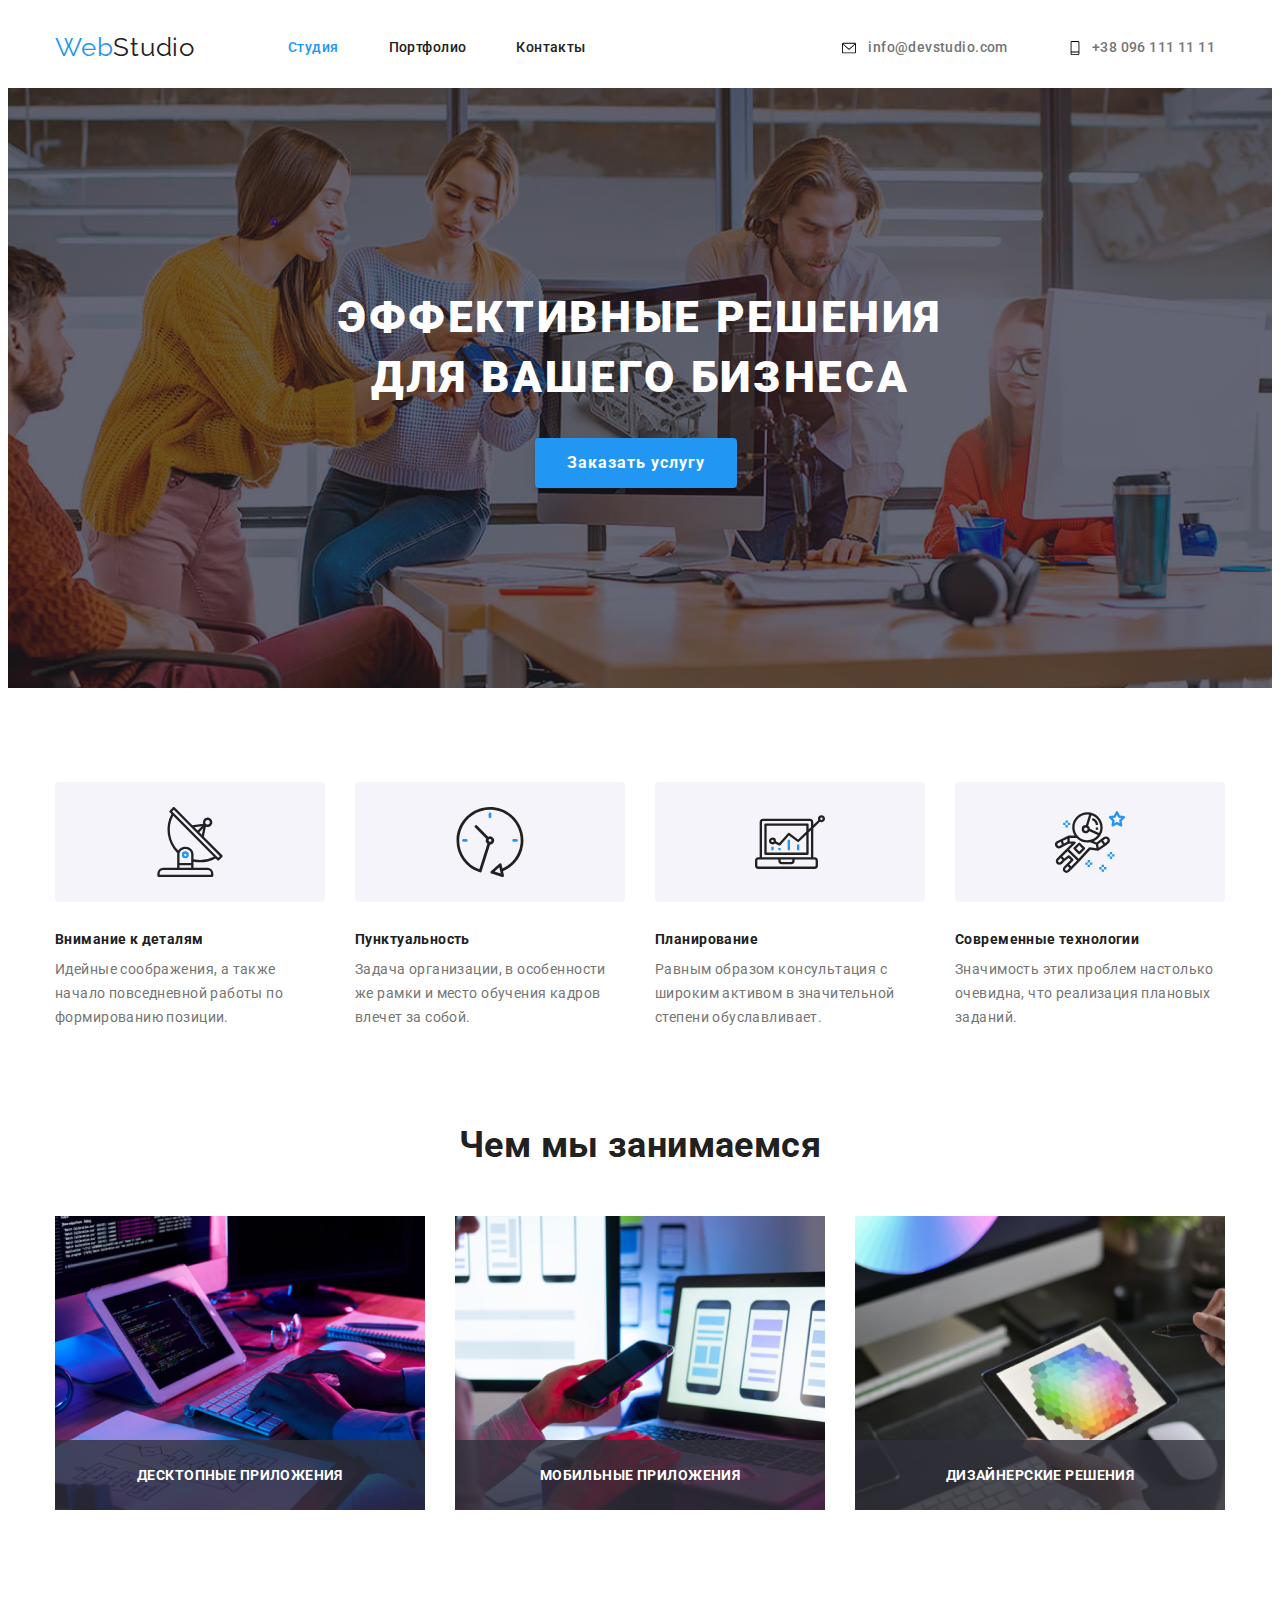
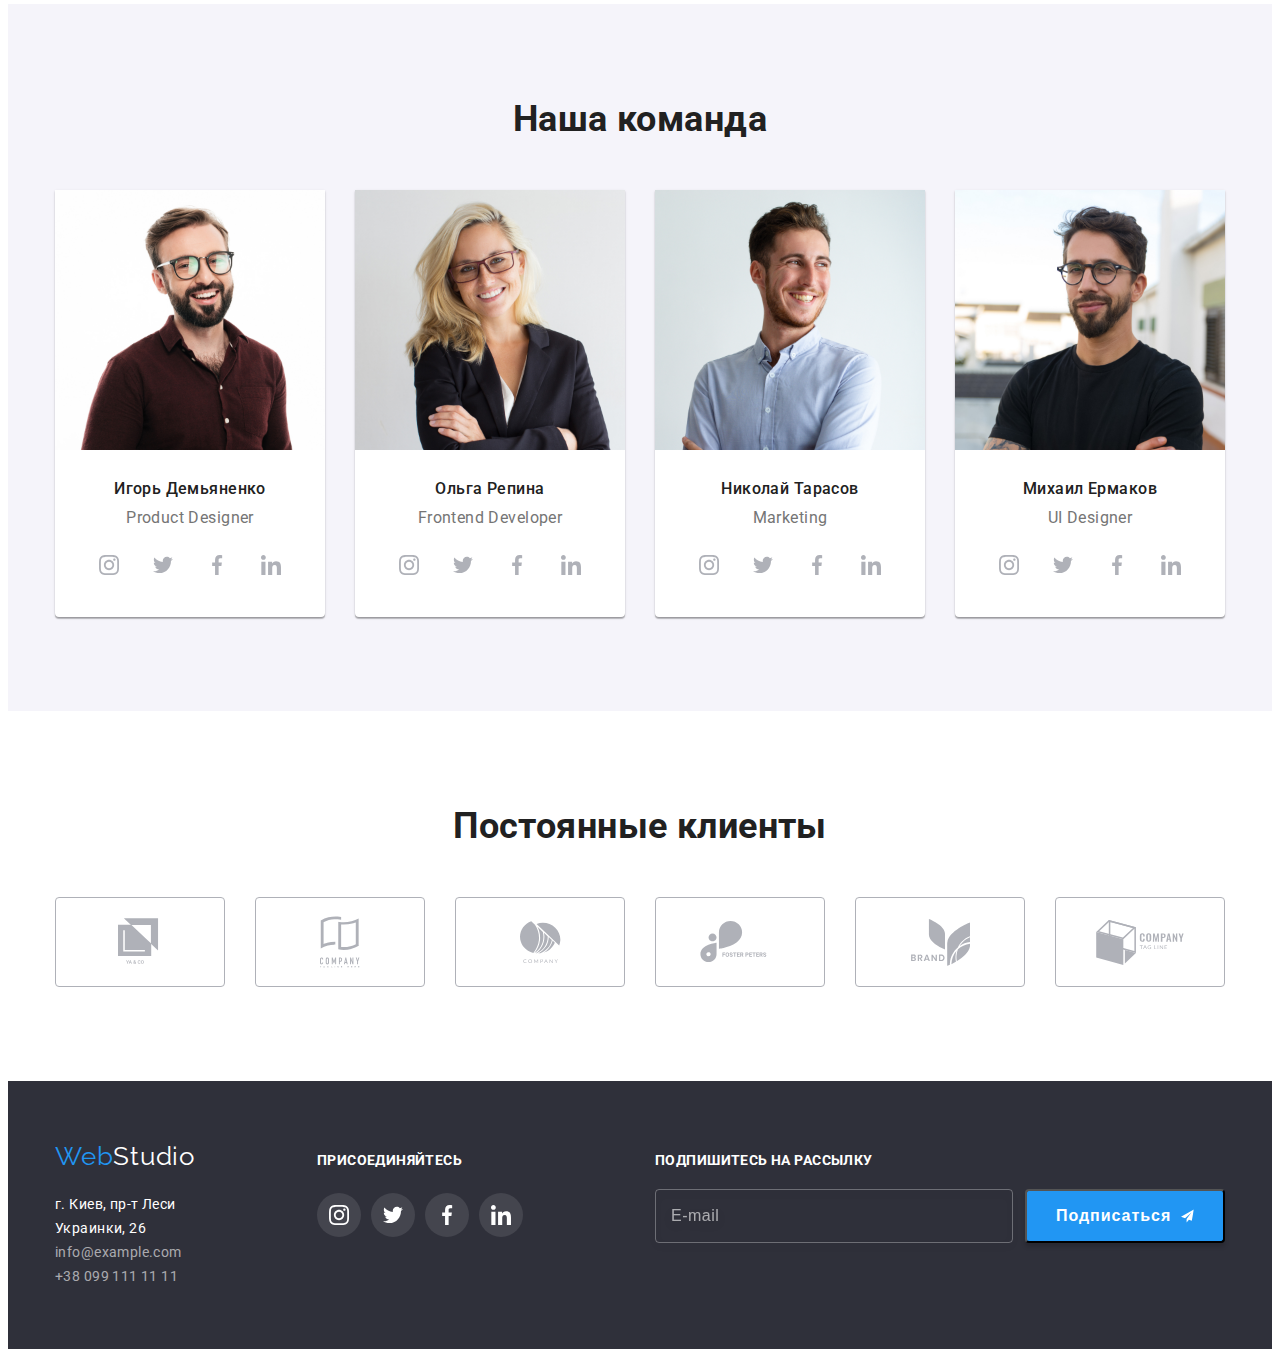
==== index.html @ 36b2d905 "connection" ====
<!DOCTYPE html>
<html lang="ru">
  <head>
    <meta charset="UTF-8" />
    <meta name="viewport" content="width=device-width, initial-scale=1.0" />
    <title>Document</title>
    <link rel="preconnect" href="https://fonts.gstatic.com" />
    <link
      href="https://fonts.googleapis.com/css2?family=Raleway:wght@700&family=Roboto:wght@400;500;700;900&display=swap"
      rel="stylesheet"
    />
    <link
      rel="stylesheet"
      href="https://cdnjs.cloudflare.com/ajax/libs/modern-normalize/1.0.0/modern-normalize.min.css"
      integrity="sha512-ISS7cAi1PEhQ8jnbJpJZMd29NlhNj4AWYyLOSp2CE/CsHxTCu+r+t0D2yoJudVrd0/8fTVPUVDzY5Tvli75u/g=="
      crossorigin="anonymous"
    />
    <link rel="stylesheet" href="./css/styles.css" />
    <link rel="stylesheet" href="./dist/css/main.min.css" />
  </head>

  <body>
    <!--header-->

    <header class="page-header">
      <div class="container main-nav">
        <nav class="main-nav">
          <a href="./index.html" class="logo-studio"
            ><span class="web"> Web</span>Studio
          </a>
          <ul class="site-nav list">
            <li class="item"><a href="./index.html" class="link current">Студия</a></li>
            <li class="item"><a href="./portfolio.html" class="link">Портфолио</a></li>
            <li class="item"><a href="" class="link">Контакты</a></li>
          </ul>
        </nav>
        <address class="headdress">
          <ul class="contacts list">
            <li class="item">
<a class="link icon-mail" href="mailto:info@devstudio.com">
  <svg class="icon-mail" width="18px" height="14px">
    <use href="./images-psevdoelements/symbol-defs.svg#icon-envelope"></use>
  </svg>
  info@devstudio.com
</a>
</li>

            <li class="item">
<a class="link icon-tel" href="mailto:info@devstudio.com">
  <svg class="icon-tel" width="14px" height="20px" >
    <use href="./images-psevdoelements/symbol-defs.svg#icon-Vector"></use>
  </svg>
  +38 096 111 11 11
</a>
 </li>
          </ul>
        </address>
      </div>
    </header>

    <main>
      <!--hero-->
      <section class="overlay">
        <h1 class="hero-title">ЭФФЕКТИВНЫЕ РЕШЕНИЯ<br /> ДЛЯ ВАШЕГО БИЗНЕСА</h1>
        <button data-modal-open type="button" class="button hero">Заказать услугу</button>

<div data-modal class="backdrop is-hidden">
   <div class="modal">
     <button data-modal-close type="button" class="button-modal">
      <svg class="button-modal-icon" width="11px" height="11px">
        <use href="./images-psevdoelements/symbol-defs.svg#icon-christ"></use>
      </svg>
      </button>

<form class="options" class="form" action="">

  
  <h5 class="form-title">Оставьте свои данные, мы вам перезвоним</h5>

  <div class="form-field">
<label for="name">Имя</label>
<div class="form-input_icon">
<input class="form-input"
type="text"
name="name"
id="name">
<svg class="icon-modal" width="12px" height="12px">
  <use href="./images-psevdoelements/modal.svg#icon-person"></use>
</svg>
</div>
</div>

  <div class="form-field">
<label for="tel">Телефон</label>
<div class="form-input_icon">
<input class="form-input"
type="tel"
name="tel"
id="tel">
<svg class="icon-modal" width="13px" height="13px">
  <use href="./images-psevdoelements/modal.svg#icon-phone"></use>
</svg>
</div>
</div>

  <div class="form-field">
<label for="mail">Почта</label>
<div class="form-input_icon">
<input class="form-input"
type="email"
name="mail"
id="mail">
<svg class="icon-modal" width="15px" height="12px">
  <use href="./images-psevdoelements/modal.svg#icon-envelope-modal"></use>
</svg>
</div>
</div>


<div class="form-field comment">
<label for="comment">Комментарий</label>
<textarea name="comment" id="comment" rows="5" placeholder="Введите текст" ></textarea>
</div>


<div class="agreement">
<input 
class="checkbox"
type="checkbox"
name="policy"
id="policy">
<span class="empty-icon"></span>
<label  class="policy-label" for="policy">Соглашаюсь с рассылкой и принимаю <span class="conditions"> Условия договора</span></label>

</div>


<button class="submit-btn" type="submit">Отправить</button>

</form>



   </div>
</div>


      </section>

      <!--important points, hide after cheking-->
      <section class="features">
        <div class="container">
          <h2 class="visually-hidden">Характеристика</h2>
          <ul class="list features-items">
            <li class="feature-element icon-delivery">
              <h2 class="features-title">Внимание к деталям</h2>
              <p class="feature-item">
                Идейные соображения, а также начало повседневной работы по
                формированию позиции.
              </p>
            </li>
            <li class="feature-element icon-clock">
              <h2 class="features-title">Пунктуальность</h2>
              <p class="feature-item">
                Задача организации, в особенности же рамки и место обучения
                кадров влечет за собой.
              </p>
            </li>
            <li class="feature-element icon-diagram">
              <h2 class="features-title">Планирование</h2>
              <p class="feature-item">
                Равным образом консультация с широким активом в значительной
                степени обуславливает.
              </p>
            </li>
            <li class="feature-element icon-technology">
              <h2 class="features-title">Современные технологии</h2>
              <p class="feature-item">
                Значимость этих проблем настолько очевидна, что реализация
                плановых заданий.
              </p>
            </li>
          </ul>
        </div>
      </section>

      <!--what we do-->
      <section class="work">
        <div class="container">
          <h3 class="work-title">Чем мы занимаемся</h3>
          <ul class="list work-list">
            <li class="work-element">
              <a href="" class="work-link"
                >
                <img class="picture-work"
                  src="./images/photo1.jpg"
                  alt="запись в ноутбуке"
                  width="370"
              />
              </a>
              
<div class="work-text-overlay">
              <p class="work-text">Десктопные приложения</p>
              </div>
            </li>


            <li class="work-element">
              <a href=""  class="work-thumb pic-tel"
                ><img class="picture-work"
                  src="./images/photo2.jpg"
                  alt="запись в телефоне"
                  width="370"
              />
              <div class="work-text-overlay">
              <p class="work-text">Мобильные приложения</p>
              </div>
            </a>
            </li>
            <li class="work-element">
              <a href="" class="work-thumb pic-laptop"
                ><img class="picture-work "
                  src="./images/photo3.jpg"
                  alt="запись в планшете"
                  width="370"
              />
               <div class="work-text-overlay">
            <p class="work-text">Дизайнерские решения</p>
            </div>
            </a>
            </li>
          </ul>
        </div>
      </section>

      <!--our team-->
      <section class="team">
        <div class="container">
          <h3 class="team-title">Наша команда</h3>
          <ul class="list team-list">
            <li class="team-element">
              <img
                class="team-img"
                src="./images/igor.jpg"
                alt="igor demianenko"
                width="270px"
              />
              <h4 class="team-name">Игорь Демьяненко</h4>
              <p class="team-profession">Product Designer</p>
<ul class="social">
  <li class="social-list">
<a class="icon-social-link" href="">
  <svg class="icon-social" width="20px" height="20px">
    <use href="./images-psevdoelements/symbol-defs.svg#icon-instagram-21"></use>
  </svg>
</a>
  </li>
  <li class="social-list">
    <a class="icon-social-link" href="">
      <svg class="icon-social" width="20px" height="20px">
        <use href="./images-psevdoelements/symbol-defs.svg#icon-twitter-11"></use>
      </svg>
    </a>
  </li>
  </li>
  <li class="social-list">
    <a class="icon-social-link" href="">
      <svg class="icon-social" width="20px" height="20px">
        <use href="./images-psevdoelements/symbol-defs.svg#icon-facebook-1"></use>
      </svg>
    </a>
  </li>
  <li class="social-list">
    <a class="icon-social-link" href="">
      <svg class="icon-social" width="20px" height="20px">
        <use href="./images-psevdoelements/symbol-defs.svg#icon-linkedin-1"></use>
      </svg>
    </a>
  </li>
</ul>
</li>


            <li class="team-element" >
              <img
                class="team-img"
                src="./images/olgarepina.jpg"
                alt="olga
              repina"
                width="270px"
              />
              <h4 class="team-name">Ольга Репина</h4>
              <p class="team-profession">Frontend Developer</p>
              <ul class="social">
                <li class="social-list">
                  <a class="icon-social-link" href="">
                    <svg class="icon-social" width="20px" height="20px">
                      <use href="./images-psevdoelements/symbol-defs.svg#icon-instagram-21"></use>
                    </svg>
                  </a>
                </li>
                <li class="social-list">
                  <a class="icon-social-link" href="">
                    <svg class="icon-social" width="20px" height="20px">
                      <use href="./images-psevdoelements/symbol-defs.svg#icon-twitter-11"></use>
                    </svg>
                  </a>
                </li>
                </li>
                <li class="social-list">
                  <a class="icon-social-link" href="">
                    <svg class="icon-social" width="20px" height="20px">
                      <use href="./images-psevdoelements/symbol-defs.svg#icon-facebook-1"></use>
                    </svg>
                  </a>
                </li>
                <li class="social-list">
                  <a class="icon-social-link" href="">
                    <svg class="icon-social" width="20px" height="20px">
                      <use href="./images-psevdoelements/symbol-defs.svg#icon-linkedin-1"></use>
                    </svg>
                  </a>
                </li>
              </ul>
            </li>
        
            

             
            <li class="team-element">
              <img
                class="team-img"
                src="./images/nikolaitarasov.jpg"
                alt="nikolai tarasov"
                width="270px"
              />
              <h4 class="team-name">Николай Тарасов</h4>
              <p class="team-profession">Marketing</p>
              <ul class="social">
                <li class="social-list">
                  <a class="icon-social-link" href="">
                    <svg class="icon-social" width="20px" height="20px">
                      <use href="./images-psevdoelements/symbol-defs.svg#icon-instagram-21"></use>
                    </svg>
                  </a>
                </li>
                <li class="social-list">
                  <a class="icon-social-link" href="">
                    <svg class="icon-social" width="20px" height="20px">
                      <use href="./images-psevdoelements/symbol-defs.svg#icon-twitter-11"></use>
                    </svg>
                  </a>
                </li>
                </li>
                <li class="social-list">
                  <a class="icon-social-link" href="">
                    <svg class="icon-social" width="20px" height="20px">
                      <use href="./images-psevdoelements/symbol-defs.svg#icon-facebook-1"></use>
                    </svg>
                  </a>
                </li>
                <li class="social-list">
                  <a class="icon-social-link" href="">
                    <svg class="icon-social" width="20px" height="20px">
                      <use href="./images-psevdoelements/symbol-defs.svg#icon-linkedin-1"></use>
                    </svg>
                  </a>
                </li>
              </ul>
            </li>
            <li class="team-element">
              <img
                class="team-img"
                src="./images/mikhailermakov.jpg"
                alt="mikhail ermakov"
                width="270px"
              />
              <h4 class="team-name">Михаил Ермаков</h4>
              <p class="team-profession">UI Designer</p>
              <ul class="social">
                <li class="social-list">
                  <a class="icon-social-link" href="">
                    <svg class="icon-social" width="20px" height="20px">
                      <use href="./images-psevdoelements/symbol-defs.svg#icon-instagram-21"></use>
                    </svg>
                  </a>
                </li>
                <li class="social-list">
                  <a class="icon-social-link" href="">
                    <svg class="icon-social" width="20px" height="20px">
                      <use href="./images-psevdoelements/symbol-defs.svg#icon-twitter-11"></use>
                    </svg>
                  </a>
                </li>
                </li>
                <li class="social-list">
                  <a class="icon-social-link" href="">
                    <svg class="icon-social" width="20px" height="20px">
                      <use href="./images-psevdoelements/symbol-defs.svg#icon-facebook-1"></use>
                    </svg>
                  </a>
                </li>
                <li class="social-list">
                  <a class="icon-social-link" href="">
                    <svg class="icon-social" width="20px" height="20px">
                      <use href="./images-psevdoelements/symbol-defs.svg#icon-linkedin-1"></use>
                    </svg>
                  </a>
                </li>
              </ul>
            </li>
          </ul>
        </div>
      </section>

<!--our clients-->
<section class="section-clients">
    <div class="container our-clients">
      <h3 class="our-clients-title">Постоянные клиенты</h3>

      <ul class="list clients-list">

        <li class="icon-clients">
<a class="icon-link" href="">
  <svg class="icon" width="44.27px" height="49.23px">
    <use href="./images-psevdoelements/symbol-defs.svg#icon-logo-1"></use>
  </svg>
</a>
 </li>

<li class="icon-clients">
  <a class="icon-link" href="">
    <svg class="icon" width="40px" height="52">
      <use href="./images-psevdoelements/symbol-defs.svg#icon-logo-2"></use>
    </svg>
  </a>
</li>



<li class="icon-clients">
  <a class="icon-link" href="">
    <svg class="icon" width="41px" height="42.6">
      <use href="./images-psevdoelements/symbol-defs.svg#icon-logo-3"></use>
    </svg>
  </a>
</li>

<li class="icon-clients">
  <a class="icon-link" href="">
    <svg class="icon" width="79.66px" height="42.02px">
      <use href="./images-psevdoelements/symbol-defs.svg#icon-logo-4"></use>
    </svg>
  </a>
</li>


<li class="icon-clients">
  <a class="icon-link" href="">
    <svg class="icon" width="59px" height="47px">
      <use href="./images-psevdoelements/symbol-defs.svg#icon-logo-5"></use>
    </svg>
  </a>
</li>


<li class="icon-clients">
  <a class="icon-link" href="">
    <svg class="icon" width="88.48px" height="45.44px">
      <use href="./images-psevdoelements/symbol-defs.svg#icon-logo-6"></use>
    </svg>
  </a>
</li>
        </ul>
    </div>
</section>
          


    </main>
    <!--address-->
    <footer class="footer ">
      <div class="container footer-address">
        <div class="div-address">
      <a class="logo-studio address" href=""
        ><span class="web">Web</span>Studio</a
      >
      <address>
        <p class="address-text">г. Киев, пр-т Леси Украинки, 26</p>
        <a class="address-contacts mail" href="mailto:info@example.com"
          >info@example.com</a
        ><br />
        <a class="address-contacts" href="tel:+380991111111"
          >+38 099 111 11 11</a
        >
      </address>
      </div>
     

      <div class="together">
      <div class="joing">
     <span class="invitation">присоединяйтесь</span>
      <div class="network">
      <ul class="social invit">
        <li class="social-list invit">
          <a class="icon-social-link invit" href="">
            <svg class="icon-social invit" width="20px" height="20px">
              <use href="./images-psevdoelements/symbol-defs.svg#icon-instagram-21"></use>
            </svg>
          </a>
        </li>
        <li class="social-list invit">
          <a class="icon-social-link invit" href="">
            <svg class="icon-social invit" width="20px" height="20px">
              <use href="./images-psevdoelements/symbol-defs.svg#icon-twitter-11"></use>
            </svg>
          </a>
        </li>
        </li>
        <li class="social-list invit">
          <a class="icon-social-link invit" href="">
            <svg class="icon-social invit" width="20px" height="20px">
              <use href="./images-psevdoelements/symbol-defs.svg#icon-facebook-1"></use>
            </svg>
          </a>
        </li>
        <li class="social-list invit">
          <a class="icon-social-link invit" href="">
            <svg class="icon-social invit" width="20px" height="20px">
              <use href="./images-psevdoelements/symbol-defs.svg#icon-linkedin-1"></use>
            </svg>
          </a>
        </li>
      </ul>
      </div>
</div>

<div class="subscribe-footer">
  <span class="subscribe">Подпишитесь на рассылку</span>
<div class="form-subscribe">
  <label for="mail"></label>
  <input type="email" name="mail" id="mail" placeholder="E-mail">

  <button class="submit-footer" type="button">Подписаться
<svg class="icon-subscribe" width="24px" height="24px">
  <use href="./images-psevdoelements/modal.svg#icon-send"></use>
</svg>
  </button>
</div>
</div>
</div>

    </footer>
  <script src="./js/modal.js">
  </script>
  </body>
</html>
---- css/styles.css ----
:root {
  --primary-text-color: #757575;
  --title-text-color: #212121;
  --accent-color: #2196f3;
  --primary-background-color: #ffffff;
  --button-background-color: #f5f4fa;
  --button-whitetext-color: #ffffff;
  --hero-footer-background: #2f303a;

  --white-text-color: #ffffff;
  --team-background-color: #f5f4fa;
  --address-contacts-color: rgba(255, 255, 255, 0.6);
  --background-color-icon: #f5f4fa;
}

html {
  box-sizing: border-box;
}

*,
::before,
::after {
  box-sizing: inherit;
}

body {
  position: relative;
  color: var(--primary-text-color);
  background-color: var(--primary-background-color);
  font-family: Roboto, sans-serif;
  letter-spacing: 0.03em;
  font-size: 14px;
  line-height: 1.71;
  font-weight: 400;
}

.list {
  list-style: none;
  margin: 0px;
  padding: 0px;
}

.web {
  color: var(--accent-color);
}
.logo-studio {
  color: var(--title-text-color);
  font-family: Raleway, cursive;
  font-size: 26px;
  line-height: 1.2;
  letter-spacing: 0.03em;
  text-decoration: none;
}

.icon-mail {
  display: flex;
  margin-right: 10px;
  align-items: center;
  justify-content: center;
  transition: fill 250ms cubic-bezier(0.4, 0, 0.2, 1);
}

.link.icon-mail:hover {
  fill: var(--accent-color);
}

.icon-tel {
  display: flex;
  margin-right: 10px;
  align-items: center;
  justify-content: center;
}

.link.icon-tel:hover {
  fill: var(--accent-color);
}

/*.link.icon-tel {
  padding: 0;
}*/

.container {
  margin-left: auto;
  margin-right: auto;
  width: 1170px;
}

.flex-container {
  display: flex;
  flex-wrap: wrap;
}

.flex-element {
  width: 370px;
  margin-right: 30px;
  border: 1px solid #eeeeee;
}

.overlay-card {
  position: relative;
  overflow: hidden;
}

.overlay-text {
  position: absolute;
  content: "";
  top: 0;
  right: 0;
  width: 100%;
  padding: 63px 24px;
  margin: 0;
  font-size: 18px;
  line-height: 28px;
  letter-spacing: 0.03em;
  color: #ffffff;
  background: rgba(33, 150, 243, 0.9);
  display: block;
  transform: translateY(100%);
  transition: transform 250ms cubic-bezier(0.4, 0, 0.2, 1),
    opacity 250ms cubic-bezier(0.4, 0, 0.2, 1);
  opacity: 0;
}

.link-img:hover .overlay-text,
.link-img:focus .overlay-text {
  display: block;
  transform: translateY(0%);
  opacity: 1;
}

.link-img:hover,
.link-img:focus {
  box-shadow: 0px 1px 1px rgba(0, 0, 0, 0.12), 0px 4px 4px rgba(0, 0, 0, 0.06),
    1px 4px 6px rgba(0, 0, 0, 0.16);
}

.flex-element:nth-child(3n) {
  margin-right: 0;
}

.flex-element:not(:nth-last-child(-n + 3)) {
  margin-bottom: 30px;
}

.site-nav {
  display: flex;
  margin-left: 93px;
}

/*site-nav*/
.site-nav .link {
  position: relative;
  display: block;
  color: var(--title-text-color);
  font-weight: 500;
  font-size: 14px;
  line-height: 1.14;
  text-decoration: none;
  padding-top: 32px;
  padding-bottom: 32px;
  transition: color 250ms cubic-bezier(0.4, 0, 0.2, 1);
}

.site-nav .item:not(:last-child) {
  margin-right: 50px;
}

.site-nav .link:hover,
.site-nav .link:focus {
  color: var(--accent-color);
}

.site-nav .link::after {
  content: "";
  position: absolute;
  display: block;
  bottom: 0;
  left: 0;
  width: 100%;
  height: 4px;
  border-radius: 2px;
  transform: scaleX(0);
  background-color: var(--accent-color);
  transition: transform 250ms cubic-bezier(0.4, 0, 0.2, 1);
}

.site-nav .link:hover::after {
  transform: scaleX(1);
}

.site-nav .link.current {
  color: var(--accent-color);
}

.main-nav {
  display: flex;
  align-items: center;
}

.contacts .link {
  display: flex;
  color: var(--primary-text-color);
  font-weight: 500;
  font-size: 14px;
  line-height: 1.14;
  text-decoration: none;
  font-style: normal;
  padding-top: 30px;
  padding-bottom: 30px;
  transition: color 250ms cubic-bezier(0.4, 0, 0.2, 1);
}

.contacts .link:hover,
.contacts .link:focus {
  color: var(--accent-color);
}

.contacts {
  display: flex;
  align-items: center;
}

.headdress {
  margin-left: auto;
}

.contacts .item + .item {
  margin-left: 50px;
}

/*hero */

.overlay {
  max-width: 1600px;
  height: 600px;
  margin-left: auto;
  margin-right: auto;
  text-align: center;
  padding-bottom: 200px;
  padding-top: 200px;

  background-size: cover;
  background-position: center;
  background-repeat: no-repeat;
  background-color: #c4c4c4;
  background-image: linear-gradient(
      to right,
      rgba(47, 48, 58, 0.4),
      rgba(47, 48, 58, 0.4)
    ),
    url(../images-psevdoelements/Img.jpg);
}

.hero-title {
  color: var(--white-text-color);
  font-weight: 900;
  font-size: 44px;
  line-height: 1.36;
  letter-spacing: 0.06em;
  margin-top: 0px;
  margin-bottom: 30px;
}

.work,
.team,
.section-clients {
  padding-top: 94px;
  padding-bottom: 94px;
}

.visually-hidden {
  margin-top: 0px;
  margin-bottom: 0px;

  position: absolute;
  width: 1px;
  height: 1px;
  margin: -1px;
  border: 0;
  padding: 0;
  white-space: nowrap;
  clip-path: inset(100%);
  clip: rect(0 0 0 0);
  overflow: hidden;
}

.features {
  padding-top: 94px;
}

.features-title {
  color: var(--title-text-color);
  font-size: 14px;
  line-height: 1.14;
  font-weight: 700;
  margin-bottom: 10px;
  margin-top: 30px;
}

.features-items p {
  margin-top: 0px;
  margin-bottom: 0px;
  width: 270px;
}

.list.features-items {
  display: flex;
}
.feature-element:not(:last-child) {
  margin-right: 30px;
}

.feature-element::before {
  display: block;
  content: "";
  height: 120px;
  background-color: var(--background-color-icon);
  border-radius: 4px;
  background-repeat: no-repeat;
  background-position: center;
}

.icon-delivery::before {
  background-image: url(../images-psevdoelements/antenna\ 1.svg);
}

.icon-clock::before {
  background-image: url(../images-psevdoelements/clock\ .svg);
}
.icon-diagram::before {
  background-image: url(../images-psevdoelements/diagram\ 1.svg);
}

.icon-technology::before {
  background-image: url(../images-psevdoelements/astronaut\ 1.svg);
}
.team {
  background-color: var(--team-background-color);
}

.work-title,
.team-title,
.our-clients-title {
  color: var(--title-text-color);
  font-size: 36px;
  line-height: 1.17;
  font-weight: 700;
  margin-top: 0px;
  margin-bottom: 50px;
  text-align: center;
}

.team-list,
.work-list {
  display: flex;
  text-align: center;
}

.team-element {
  background: #ffffff;
  box-shadow: 0px 1px 3px rgba(0, 0, 0, 0.12), 0px 1px 1px rgba(0, 0, 0, 0.14),
    0px 2px 1px rgba(0, 0, 0, 0.2);
  border-radius: 0px 0px 4px 4px;
}

.work-list .work-element:not(:last-child),
.team-list .team-element:not(:last-child) {
  margin-right: 30px;
}

.work-element {
  display: flex;
  position: relative;
}

.work-text {
  margin: 0;
}

.work-text-overlay {
  position: absolute;
  display: flex;
  bottom: 0;
  left: 0;
  width: 370px;
  height: 70px;
  padding: 27px 82px;
  background: rgba(47, 48, 58, 0.8);
  text-align: center;
  justify-content: center;
  font-weight: 700;
  font-size: 14px;
  line-height: 16px;
  letter-spacing: 0.03em;
  text-transform: uppercase;
  color: #ffffff;
}

.picture-work {
  display: block;
}

.team-name {
  color: var(--title-text-color);
  font-weight: 500;
  font-size: 16px;
  line-height: 1.19;
  margin-bottom: 10px;
}
.team-profession {
  color: var(--primary-text-color);
  font-size: 16px;
  line-height: 1.19;
  font-weight: 400;
  margin-top: 0px;
  margin-bottom: 16px;
}

.button {
  display: inline-block;
  color: var(--title-text-color);
  background-color: var(--button-background-color);
  font-family: inherit;
  font-weight: 500;
  font-size: 16px;
  line-height: 1.63;
  text-decoration: none;
  padding: 6px 22px;
  border-radius: 4px;
  text-align: center;
  border: 0px;
  letter-spacing: 0.03em;
  margin-right: 8px;
  transition: color 250ms cubic-bezier(0.4, 0, 0.2, 1),
    background-color 250ms cubic-bezier(0.4, 0, 0.2, 1);
}

.button-modal {
  position: absolute;
  top: 8px;
  right: 8px;
  display: inline-block;
  width: 30px;
  height: 30px;
  border-radius: 50%;
  margin: 0;
  padding: 9px;
  background: #ffffff;
  border: 1px solid rgba(0, 0, 0, 0.1);
  align-items: center;
  justify-content: center;
}

.button-modal-icon {
  display: flex;
  fill: #000000;
  transition: fill 250ms cubic-bezier(0.4, 0, 0.2, 1);
}

.button-modal:focus-within > .button-modal-icon {
  fill: #2196f3;
}

.photogallery-buttons .button:not(:last-child) {
  margin-right: 8px;
}

.button:hover,
.button:focus {
  color: var(--button-whitetext-color);
  background-color: var(--accent-color);
}

.button.hero {
  color: var(--button-whitetext-color);
  background-color: var(--accent-color);
  font-size: 16px;
  line-height: 1.88;
  font-weight: 700;
  letter-spacing: 0.06em;
  text-decoration: none;
  text-align: center;
  padding: 10px 32px;
  border-radius: 4px;
  min-width: 200px;
  box-shadow: 0px 4px 4px rgba(0, 0, 0, 0.15);
  border: 0px;
}

.backdrop {
  position: fixed;
  top: 0;
  left: 0;
  width: 100%;
  height: 100%;
  background: rgba(0, 0, 0, 0.2);
  opacity: 1;
  z-index: 1;
  transition: opacity 250ms cubic-bezier(0.4, 0, 0.2, 1);
}

.backdrop.is-hidden {
  opacity: 0;
  pointer-events: none;
}

.backdrop.is-hidden .modal {
  transform: scale(1.1) translate(-50%, -50%);
}

.modal {
  position: absolute;
  width: 528px;
  left: 50%;
  top: 50%;

  background-color: #ffffff;
  box-shadow: 0px 1px 3px rgba(0, 0, 0, 0.12), 0px 1px 1px rgba(0, 0, 0, 0.14),
    0px 2px 1px rgba(0, 0, 0, 0.2);
  border-radius: 4px;
  opacity: 1;
  transform: scaleX(1) translate(-50%, -50%);
}

.form-title {
  font-weight: 700;
  font-size: 20px;
  line-height: 1.15;
  text-align: center;
  letter-spacing: 0.03em;
  color: #212121;
  margin-bottom: 12px;
}

.form-field {
  display: flex;
  flex-direction: column;
  margin-bottom: 10px;
}

.form-field label {
  font-weight: 400;
  font-size: 12px;
  line-height: 14px;
  letter-spacing: 0.01em;
  color: #757575;
  margin-bottom: 4px;
  text-align: left;
}

.form-field.comment::placeholder {
  font-weight: 400;
  font-size: 12px;
  line-height: 1.17px;
  letter-spacing: 0.01em;
  text-align: left;
  color: rgba(117, 117, 117, 0.5);
}

.form-field.comment {
  margin-bottom: 20px;
}

.form-field.comment textarea {
  padding: 12px 16px;
  border: 1px solid rgba(33, 33, 33, 0.2);
  border-radius: 4px;
  resize: none;
  transition: border-color 250ms cubic-bezier(0.4, 0, 0.2, 1);
}

.policy-label {
  display: inline-block;
}

.checkbox {
  position: absolute;
  width: 1px;
  height: 1px;
  margin: -1px;
  border: 0;
  padding: 0;
  white-space: nowrap;
  clip-path: inset(100%);
  clip: rect(0 0 0 0);
  overflow: hidden;
}

.empty-icon {
  display: inline-block;
  width: 15px;
  height: 15px;
  border: 2px solid #212121;
  border-radius: 2px;
  transition: fill 250ms cubic-bezier(0.4, 0, 0.2, 1);
  align-items: center;
  justify-content: center;
}

.agreement label {
  margin-left: 8.4px;
  font-weight: 400;
  font-size: 14px;
  line-height: 1.71;
  letter-spacing: 0.03em;
  color: var(--primary-text-color);
}

.checkbox:checked + .empty-icon {
  border-color: transparent;
  background-color: var(--accent-color);
  background-image: url(../images-psevdoelements/galochka.svg);
  background-size: contain;
  background-origin: border-box;
  fill: white;
  background-repeat: no-repeat;
}

.agreement {
  display: flex;
  align-items: center;
}

.conditions {
  margin-left: 8.4px;
  font-weight: 400;
  font-size: 14px;
  line-height: 1.71;
  letter-spacing: 0.03em;
  color: var(--accent-color);
  text-decoration: underline;
}

.options {
  margin: 40px;
}

.form-input {
  position: relative;
  width: 100%;
  margin: 0;
  padding: 11px;
  padding-left: 30px;
  border: 1px solid rgba(33, 33, 33, 0.2);
  border-radius: 4px;
}

.icon-modal {
  position: absolute;
  display: block;
  margin: 0;
  top: 50%;
  left: 14px;
  fill: #212121;
  transform: translateY(-50%);
  transition: fill 250ms cubic-bezier(0.4, 0, 0.2, 1);
}

.form-input_icon {
  position: relative;
}

.form-input:focus {
  border-color: var(--accent-color);
  outline: none;
}

.form-field input:focus ~ .icon-modal {
  fill: var(--accent-color);
}

.form-field.comment textarea:focus {
  border-color: var(--accent-color);
  outline: none;
}

.subscribe-footer {
  margin-left: 93px;
  margin-top: 12px;
}

.submit-btn {
  width: 200px;
  font-weight: 700;
  font-size: 16px;
  line-height: 30px;
  display: flex;
  align-items: center;
  text-align: center;
  letter-spacing: 0.06em;
  color: #ffffff;
  background: #2196f3;
  box-shadow: 0px 4px 4px rgba(0, 0, 0, 0.15);
  border-radius: 4px;
  padding: 10px 55px;
  margin-left: auto;
  margin-right: auto;
  margin-top: 30px;
}

.subscribe {
  display: block;
  font-weight: 700;
  font-size: 14px;
  line-height: 1.14;
  letter-spacing: 0.03em;
  text-transform: uppercase;
  color: #ffffff;
  margin-bottom: 20px;
}

.form-subscribe {
  display: flex;
}

.form-subscribe input::placeholder {
  font-weight: 400;
  font-size: 16px;
  line-height: 1.25;
  display: flex;
  align-items: center;
  letter-spacing: 0.03em;
  color: rgba(255, 255, 255, 0.6);
}

.form-subscribe input {
  width: 358px;
  border: 1px solid rgba(255, 255, 255, 0.3);
  filter: drop-shadow(0px 4px 4px rgba(0, 0, 0, 0.15));
  border-radius: 4px;
  padding-top: 15px;
  padding-left: 15px;
  padding-bottom: 15px;
  background-color: transparent;
  margin-right: 12px;
}

.submit-footer {
  display: flex;
  width: 200px;
  background: #2196f3;
  border-radius: 4px;
  box-shadow: 0px 4px 4px rgba(0, 0, 0, 0.15);
  font-weight: 700;
  font-size: 16px;
  line-height: 1.88;
  align-items: center;
  text-align: center;
  letter-spacing: 0.06em;
  color: #ffffff;
  padding: 10px 29px;
}

.icon-subscribe {
  margin-left: 10px;
}

.together {
  display: flex;
}

.footer {
  display: flex;
  background-color: var(--hero-footer-background);
  padding-top: 60px;
  padding-bottom: 60px;
}

.logo-studio.address {
  color: var(--white-text-color);
  font-style: normal;
  margin-bottom: 0px;
}

.address-text {
  color: var(--white-text-color);
  font-style: normal;
  font-weight: 400;
  font-size: 14px;
  line-height: 1.71;
  margin-top: 20px;
  margin-bottom: 0px;
}

.address-contacts {
  font-weight: 400;
  font-size: 14px;
  line-height: 1.71;
  color: var(--address-contacts-color);
  font-style: normal;
  text-decoration: none;
}

.mail {
  margin-top: 9px;
  margin-bottom: 9px;
}

.flex-element a {
  text-decoration: none;
}

.photogallery-buttons {
  display: flex;
  padding-bottom: 50px;
  justify-content: center;
}

.title-flex {
  font-family: Roboto;
  font-style: normal;
  font-weight: 700;
  font-size: 18px;
  line-height: 2;
  letter-spacing: 0.06em;
  color: var(--title-text-color);
  margin-top: 20px;
  margin-bottom: 4px;
  margin-left: 24px;
}

.profession-flex {
  font-weight: 400;
  font-size: 16px;
  line-height: 1.88;
  letter-spacing: 0.03em;
  color: var(--primary-text-color);
  margin-bottom: 20px;
  margin-left: 24px;
  margin-top: 0px;
}

.container.photogallery {
  margin-top: 94px;
  margin-bottom: 94px;
}

.link-img {
  display: inline-block;
}

/*social-links*/

.social {
  display: flex;
  margin: 0;
  padding: 0;
  list-style: none;
  justify-content: center;
  align-items: center;
  margin-top: 0px;
  margin-bottom: 30px;
}

.icon-social-link {
  display: flex;
  justify-content: center;
  align-items: center;
  width: 44px;
  height: 44px;
  border-radius: 50%;
  background-color: #ffffff;
  fill: #afb1b8;
  transition: fill 250ms cubic-bezier(0.4, 0, 0.2, 1),
    background-color 250ms cubic-bezier(0.4, 0, 0.2, 1);
}

.icon-social-link:hover,
.icon-social-link:focus {
  background-color: var(--accent-color);
}

.icon-social-link:hover .icon-social,
.icon-social-link:focus .icon-social {
  fill: #ffffff;
}

.social-list:not(:last-child) {
  margin-right: 10px;
}

.clients-list {
  display: flex;
  padding: 0;
  margin: 0;
  list-style: none;
}

.icon-link {
  display: flex;
  align-items: center;
  justify-content: center;
  width: 170px;
  height: 90px;
  border-radius: 4px;
  border: 1px solid #afb1b8;
  background-color: hsl(0, 0%, 100%);
  transition: border-color 250ms cubic-bezier(0.4, 0, 0.2, 1),
    fill 250ms cubic-bezier(0.4, 0, 0.2, 1);
}

.icon {
  fill: #afb1b8;
}

.icon-link:hover,
.icon-link:focus {
  border-color: var(--accent-color);
}

.icon-link:hover .icon,
.icon-link:focus .icon {
  fill: var(--accent-color);
}

.icon-clients:not(:last-child) {
  margin-right: 30px;
}

/*invitation*/

.invitation {
  display: inline-block;
  font-weight: 700;
  font-size: 14px;
  line-height: 1.14px;
  letter-spacing: 0.03em;
  text-transform: uppercase;
  color: #ffffff;
  margin: 0;
  padding: 0;
}

.icon-social-link.invit {
  background-color: rgba(255, 255, 255, 0.1);
}
.icon-social-link.invit:hover {
  background-color: var(--accent-color);
}

.icon-social.invit {
  fill: #ffffff;
}

.container.footer-address {
  display: flex;
}

.div-address {
  margin-right: 70px;
}

.joing {
  display: block;
  padding-top: 8px;
}

.social.invit {
  display: flex;
  padding: 0;
  margin: 0;
}

.network {
  display: inline-block;
  margin-top: 20px;
  padding: 0;
}
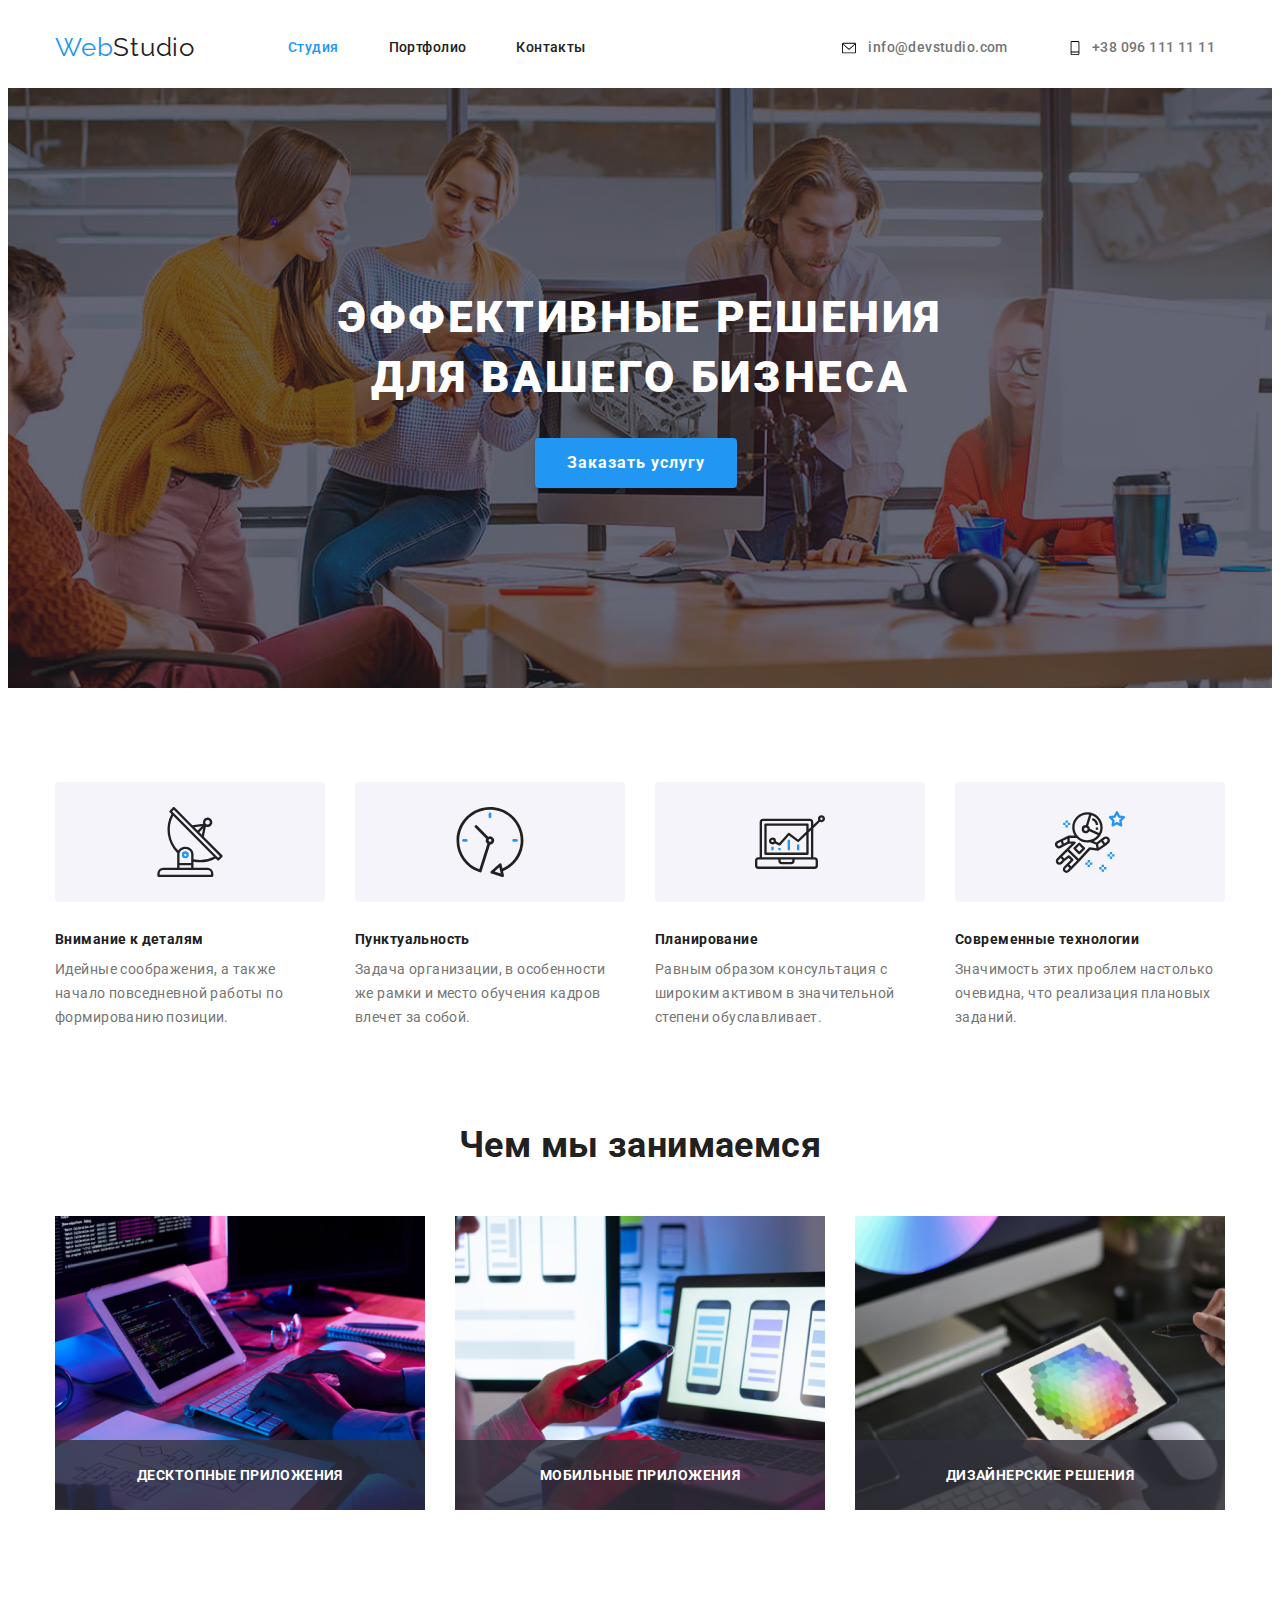
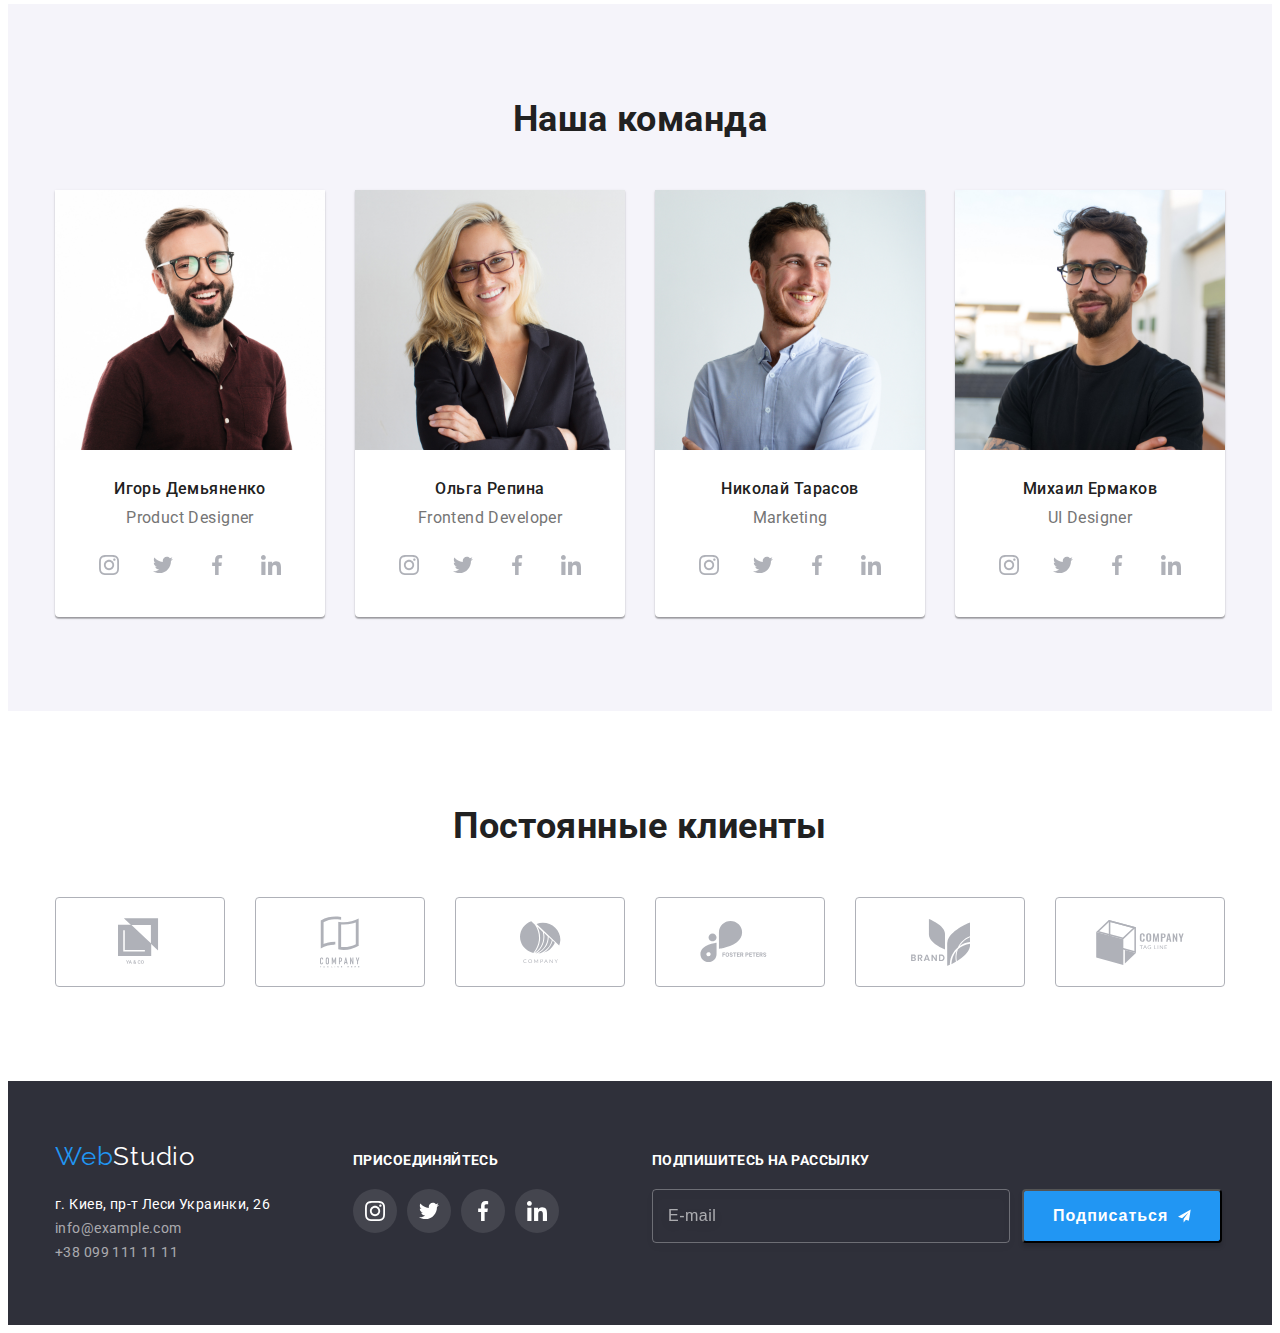
==== commit 6ef86f4f: "summary" ====
--- a/index.html
+++ b/index.html
@@ -1,40 +1,31 @@
 <!DOCTYPE html>
 <html lang="ru">
-  <head>
+
+<head>
     <meta charset="UTF-8" />
     <meta name="viewport" content="width=device-width, initial-scale=1.0" />
     <title>Document</title>
     <link rel="preconnect" href="https://fonts.gstatic.com" />
-    <link
-      href="https://fonts.googleapis.com/css2?family=Raleway:wght@700&family=Roboto:wght@400;500;700;900&display=swap"
-      rel="stylesheet"
-    />
-    <link
-      rel="stylesheet"
-      href="https://cdnjs.cloudflare.com/ajax/libs/modern-normalize/1.0.0/modern-normalize.min.css"
-      integrity="sha512-ISS7cAi1PEhQ8jnbJpJZMd29NlhNj4AWYyLOSp2CE/CsHxTCu+r+t0D2yoJudVrd0/8fTVPUVDzY5Tvli75u/g=="
-      crossorigin="anonymous"
-    />
-    <link rel="stylesheet" href="./css/styles.css" />
-    <link rel="stylesheet" href="./dist/css/main.min.css" />
-  </head>
-
-  <body>
+    <link href="https://fonts.googleapis.com/css2?family=Raleway:wght@700&family=Roboto:wght@400;500;700;900&display=swap" rel="stylesheet" />
+    <link rel="stylesheet" href="https://cdnjs.cloudflare.com/ajax/libs/modern-normalize/1.0.0/modern-normalize.min.css" integrity="sha512-ISS7cAi1PEhQ8jnbJpJZMd29NlhNj4AWYyLOSp2CE/CsHxTCu+r+t0D2yoJudVrd0/8fTVPUVDzY5Tvli75u/g==" crossorigin="anonymous" />
+    <link rel="stylesheet" href="./css/main.min.css" />
+</head>
+
+<body>
     <!--header-->
 
     <header class="page-header">
-      <div class="container main-nav">
-        <nav class="main-nav">
-          <a href="./index.html" class="logo-studio"
-            ><span class="web"> Web</span>Studio
+        <div class="container main-nav">
+            <nav class="main-nav">
+                <a href="./index.html" class="logo-studio"><span class="web"> Web</span>Studio
           </a>
-          <ul class="site-nav list">
-            <li class="item"><a href="./index.html" class="link current">Студия</a></li>
-            <li class="item"><a href="./portfolio.html" class="link">Портфолио</a></li>
-            <li class="item"><a href="" class="link">Контакты</a></li>
-          </ul>
-        </nav>
-        <address class="headdress">
+                <ul class="site-nav list">
+                    <li class="item"><a href="./index.html" class="link current">Студия</a></li>
+                    <li class="item"><a href="./portfolio.html" class="link">Портфолио</a></li>
+                    <li class="item"><a href="" class="link">Контакты</a></li>
+                </ul>
+            </nav>
+            <address class="headdress">
           <ul class="contacts list">
             <li class="item">
 <a class="link icon-mail" href="mailto:info@devstudio.com">
@@ -55,437 +46,384 @@
  </li>
           </ul>
         </address>
-      </div>
+        </div>
     </header>
 
     <main>
-      <!--hero-->
-      <section class="overlay">
-        <h1 class="hero-title">ЭФФЕКТИВНЫЕ РЕШЕНИЯ<br /> ДЛЯ ВАШЕГО БИЗНЕСА</h1>
-        <button data-modal-open type="button" class="button hero">Заказать услугу</button>
-
-<div data-modal class="backdrop is-hidden">
-   <div class="modal">
-     <button data-modal-close type="button" class="button-modal">
+        <!--hero-->
+        <section class="overlay">
+            <h1 class="hero-title">ЭФФЕКТИВНЫЕ РЕШЕНИЯ<br /> ДЛЯ ВАШЕГО БИЗНЕСА</h1>
+            <button data-modal-open type="button" class="button hero">Заказать услугу</button>
+
+            <div data-modal class="backdrop is-hidden">
+                <div class="modal">
+                    <button data-modal-close type="button" class="button-modal">
       <svg class="button-modal-icon" width="11px" height="11px">
         <use href="./images-psevdoelements/symbol-defs.svg#icon-christ"></use>
       </svg>
       </button>
 
-<form class="options" class="form" action="">
-
-  
-  <h5 class="form-title">Оставьте свои данные, мы вам перезвоним</h5>
-
-  <div class="form-field">
-<label for="name">Имя</label>
-<div class="form-input_icon">
-<input class="form-input"
-type="text"
-name="name"
-id="name">
-<svg class="icon-modal" width="12px" height="12px">
+                    <form class="options" class="form" action="">
+
+
+                        <h5 class="form-title">Оставьте свои данные, мы вам перезвоним</h5>
+
+                        <div class="form-field">
+                            <label for="name">Имя</label>
+                            <div class="form-input_icon">
+                                <input class="form-input" type="text" name="name" id="name">
+                                <svg class="icon-modal" width="12px" height="12px">
   <use href="./images-psevdoelements/modal.svg#icon-person"></use>
 </svg>
-</div>
-</div>
-
-  <div class="form-field">
-<label for="tel">Телефон</label>
-<div class="form-input_icon">
-<input class="form-input"
-type="tel"
-name="tel"
-id="tel">
-<svg class="icon-modal" width="13px" height="13px">
+                            </div>
+                        </div>
+
+                        <div class="form-field">
+                            <label for="tel">Телефон</label>
+                            <div class="form-input_icon">
+                                <input class="form-input" type="tel" name="tel" id="tel">
+                                <svg class="icon-modal" width="13px" height="13px">
   <use href="./images-psevdoelements/modal.svg#icon-phone"></use>
 </svg>
-</div>
-</div>
-
-  <div class="form-field">
-<label for="mail">Почта</label>
-<div class="form-input_icon">
-<input class="form-input"
-type="email"
-name="mail"
-id="mail">
-<svg class="icon-modal" width="15px" height="12px">
+                            </div>
+                        </div>
+
+                        <div class="form-field">
+                            <label for="mail">Почта</label>
+                            <div class="form-input_icon">
+                                <input class="form-input" type="email" name="mail" id="mail">
+                                <svg class="icon-modal" width="15px" height="12px">
   <use href="./images-psevdoelements/modal.svg#icon-envelope-modal"></use>
 </svg>
-</div>
-</div>
-
-
-<div class="form-field comment">
-<label for="comment">Комментарий</label>
-<textarea name="comment" id="comment" rows="5" placeholder="Введите текст" ></textarea>
-</div>
-
-
-<div class="agreement">
-<input 
-class="checkbox"
-type="checkbox"
-name="policy"
-id="policy">
-<span class="empty-icon"></span>
-<label  class="policy-label" for="policy">Соглашаюсь с рассылкой и принимаю <span class="conditions"> Условия договора</span></label>
-
-</div>
-
-
-<button class="submit-btn" type="submit">Отправить</button>
-
-</form>
-
-
-
-   </div>
-</div>
-
-
-      </section>
-
-      <!--important points, hide after cheking-->
-      <section class="features">
-        <div class="container">
-          <h2 class="visually-hidden">Характеристика</h2>
-          <ul class="list features-items">
-            <li class="feature-element icon-delivery">
-              <h2 class="features-title">Внимание к деталям</h2>
-              <p class="feature-item">
-                Идейные соображения, а также начало повседневной работы по
-                формированию позиции.
-              </p>
-            </li>
-            <li class="feature-element icon-clock">
-              <h2 class="features-title">Пунктуальность</h2>
-              <p class="feature-item">
-                Задача организации, в особенности же рамки и место обучения
-                кадров влечет за собой.
-              </p>
-            </li>
-            <li class="feature-element icon-diagram">
-              <h2 class="features-title">Планирование</h2>
-              <p class="feature-item">
-                Равным образом консультация с широким активом в значительной
-                степени обуславливает.
-              </p>
-            </li>
-            <li class="feature-element icon-technology">
-              <h2 class="features-title">Современные технологии</h2>
-              <p class="feature-item">
-                Значимость этих проблем настолько очевидна, что реализация
-                плановых заданий.
-              </p>
-            </li>
-          </ul>
-        </div>
-      </section>
-
-      <!--what we do-->
-      <section class="work">
-        <div class="container">
-          <h3 class="work-title">Чем мы занимаемся</h3>
-          <ul class="list work-list">
-            <li class="work-element">
-              <a href="" class="work-link"
-                >
-                <img class="picture-work"
-                  src="./images/photo1.jpg"
-                  alt="запись в ноутбуке"
-                  width="370"
-              />
-              </a>
-              
-<div class="work-text-overlay">
-              <p class="work-text">Десктопные приложения</p>
-              </div>
-            </li>
-
-
-            <li class="work-element">
-              <a href=""  class="work-thumb pic-tel"
-                ><img class="picture-work"
-                  src="./images/photo2.jpg"
-                  alt="запись в телефоне"
-                  width="370"
-              />
-              <div class="work-text-overlay">
-              <p class="work-text">Мобильные приложения</p>
-              </div>
-            </a>
-            </li>
-            <li class="work-element">
-              <a href="" class="work-thumb pic-laptop"
-                ><img class="picture-work "
-                  src="./images/photo3.jpg"
-                  alt="запись в планшете"
-                  width="370"
-              />
-               <div class="work-text-overlay">
-            <p class="work-text">Дизайнерские решения</p>
-            </div>
-            </a>
-            </li>
-          </ul>
-        </div>
-      </section>
-
-      <!--our team-->
-      <section class="team">
-        <div class="container">
-          <h3 class="team-title">Наша команда</h3>
-          <ul class="list team-list">
-            <li class="team-element">
-              <img
-                class="team-img"
-                src="./images/igor.jpg"
-                alt="igor demianenko"
-                width="270px"
-              />
-              <h4 class="team-name">Игорь Демьяненко</h4>
-              <p class="team-profession">Product Designer</p>
-<ul class="social">
-  <li class="social-list">
-<a class="icon-social-link" href="">
-  <svg class="icon-social" width="20px" height="20px">
+                            </div>
+                        </div>
+
+
+                        <div class="form-field comment">
+                            <label for="comment">Комментарий</label>
+                            <textarea name="comment" id="comment" rows="5" placeholder="Введите текст"></textarea>
+                        </div>
+
+
+                        <div class="agreement">
+                            <input class="checkbox" type="checkbox" name="policy" id="policy">
+                            <span class="empty-icon"></span>
+                            <label class="policy-label" for="policy">Соглашаюсь с рассылкой и принимаю <span class="conditions"> Условия договора</span></label>
+
+                        </div>
+
+
+                        <button class="submit-btn" type="submit">Отправить</button>
+
+                    </form>
+
+
+
+                </div>
+            </div>
+
+
+        </section>
+
+        <!--important points, hide after cheking-->
+        <section class="features">
+            <div class="container">
+                <h2 class="visually-hidden">Характеристика</h2>
+                <ul class="list features-items">
+                    <li class="feature-element icon-delivery">
+                        <h2 class="features-title">Внимание к деталям</h2>
+                        <p class="feature-item">
+                            Идейные соображения, а также начало повседневной работы по формированию позиции.
+                        </p>
+                    </li>
+                    <li class="feature-element icon-clock">
+                        <h2 class="features-title">Пунктуальность</h2>
+                        <p class="feature-item">
+                            Задача организации, в особенности же рамки и место обучения кадров влечет за собой.
+                        </p>
+                    </li>
+                    <li class="feature-element icon-diagram">
+                        <h2 class="features-title">Планирование</h2>
+                        <p class="feature-item">
+                            Равным образом консультация с широким активом в значительной степени обуславливает.
+                        </p>
+                    </li>
+                    <li class="feature-element icon-technology">
+                        <h2 class="features-title">Современные технологии</h2>
+                        <p class="feature-item">
+                            Значимость этих проблем настолько очевидна, что реализация плановых заданий.
+                        </p>
+                    </li>
+                </ul>
+            </div>
+        </section>
+
+        <!--what we do-->
+        <section class="work">
+            <div class="container">
+                <h3 class="work-title">Чем мы занимаемся</h3>
+                <ul class="list work-list">
+                    <li class="work-element">
+                        <a href="" class="work-link">
+                            <img class="picture-work" src="./images/photo1.jpg" alt="запись в ноутбуке" width="370" />
+                        </a>
+
+                        <div class="work-text-overlay">
+                            <p class="work-text">Десктопные приложения</p>
+                        </div>
+                    </li>
+
+
+                    <li class="work-element">
+                        <a href="" class="work-thumb pic-tel"><img class="picture-work" src="./images/photo2.jpg" alt="запись в телефоне" width="370" />
+                            <div class="work-text-overlay">
+                                <p class="work-text">Мобильные приложения</p>
+                            </div>
+                        </a>
+                    </li>
+                    <li class="work-element">
+                        <a href="" class="work-thumb pic-laptop"><img class="picture-work " src="./images/photo3.jpg" alt="запись в планшете" width="370" />
+                            <div class="work-text-overlay">
+                                <p class="work-text">Дизайнерские решения</p>
+                            </div>
+                        </a>
+                    </li>
+                </ul>
+            </div>
+        </section>
+
+        <!--our team-->
+        <section class="team">
+            <div class="container">
+                <h3 class="team-title">Наша команда</h3>
+                <ul class="list team-list">
+                    <li class="team-element">
+                        <img class="team-img" src="./images/igor.jpg" alt="igor demianenko" width="270px" />
+                        <h4 class="team-name">Игорь Демьяненко</h4>
+                        <p class="team-profession">Product Designer</p>
+                        <ul class="social">
+                            <li class="social-list">
+                                <a class="icon-social-link" href="">
+                                    <svg class="icon-social" width="20px" height="20px">
     <use href="./images-psevdoelements/symbol-defs.svg#icon-instagram-21"></use>
   </svg>
-</a>
-  </li>
-  <li class="social-list">
-    <a class="icon-social-link" href="">
-      <svg class="icon-social" width="20px" height="20px">
+                                </a>
+                            </li>
+                            <li class="social-list">
+                                <a class="icon-social-link" href="">
+                                    <svg class="icon-social" width="20px" height="20px">
         <use href="./images-psevdoelements/symbol-defs.svg#icon-twitter-11"></use>
       </svg>
-    </a>
-  </li>
-  </li>
-  <li class="social-list">
-    <a class="icon-social-link" href="">
-      <svg class="icon-social" width="20px" height="20px">
+                                </a>
+                            </li>
+                    </li>
+                    <li class="social-list">
+                        <a class="icon-social-link" href="">
+                            <svg class="icon-social" width="20px" height="20px">
         <use href="./images-psevdoelements/symbol-defs.svg#icon-facebook-1"></use>
       </svg>
-    </a>
-  </li>
-  <li class="social-list">
-    <a class="icon-social-link" href="">
-      <svg class="icon-social" width="20px" height="20px">
+                        </a>
+                    </li>
+                    <li class="social-list">
+                        <a class="icon-social-link" href="">
+                            <svg class="icon-social" width="20px" height="20px">
         <use href="./images-psevdoelements/symbol-defs.svg#icon-linkedin-1"></use>
       </svg>
-    </a>
-  </li>
-</ul>
-</li>
-
-
-            <li class="team-element" >
-              <img
-                class="team-img"
-                src="./images/olgarepina.jpg"
-                alt="olga
-              repina"
-                width="270px"
-              />
-              <h4 class="team-name">Ольга Репина</h4>
-              <p class="team-profession">Frontend Developer</p>
-              <ul class="social">
-                <li class="social-list">
-                  <a class="icon-social-link" href="">
-                    <svg class="icon-social" width="20px" height="20px">
+                        </a>
+                    </li>
+                    </ul>
+                    </li>
+
+
+                    <li class="team-element">
+                        <img class="team-img" src="./images/olgarepina.jpg" alt="olga
+              repina" width="270px" />
+                        <h4 class="team-name">Ольга Репина</h4>
+                        <p class="team-profession">Frontend Developer</p>
+                        <ul class="social">
+                            <li class="social-list">
+                                <a class="icon-social-link" href="">
+                                    <svg class="icon-social" width="20px" height="20px">
                       <use href="./images-psevdoelements/symbol-defs.svg#icon-instagram-21"></use>
                     </svg>
-                  </a>
-                </li>
-                <li class="social-list">
-                  <a class="icon-social-link" href="">
-                    <svg class="icon-social" width="20px" height="20px">
+                                </a>
+                            </li>
+                            <li class="social-list">
+                                <a class="icon-social-link" href="">
+                                    <svg class="icon-social" width="20px" height="20px">
                       <use href="./images-psevdoelements/symbol-defs.svg#icon-twitter-11"></use>
                     </svg>
-                  </a>
-                </li>
-                </li>
-                <li class="social-list">
-                  <a class="icon-social-link" href="">
-                    <svg class="icon-social" width="20px" height="20px">
+                                </a>
+                            </li>
+                    </li>
+                    <li class="social-list">
+                        <a class="icon-social-link" href="">
+                            <svg class="icon-social" width="20px" height="20px">
                       <use href="./images-psevdoelements/symbol-defs.svg#icon-facebook-1"></use>
                     </svg>
-                  </a>
-                </li>
-                <li class="social-list">
-                  <a class="icon-social-link" href="">
-                    <svg class="icon-social" width="20px" height="20px">
+                        </a>
+                    </li>
+                    <li class="social-list">
+                        <a class="icon-social-link" href="">
+                            <svg class="icon-social" width="20px" height="20px">
                       <use href="./images-psevdoelements/symbol-defs.svg#icon-linkedin-1"></use>
                     </svg>
-                  </a>
-                </li>
-              </ul>
-            </li>
-        
-            
-
-             
-            <li class="team-element">
-              <img
-                class="team-img"
-                src="./images/nikolaitarasov.jpg"
-                alt="nikolai tarasov"
-                width="270px"
-              />
-              <h4 class="team-name">Николай Тарасов</h4>
-              <p class="team-profession">Marketing</p>
-              <ul class="social">
-                <li class="social-list">
-                  <a class="icon-social-link" href="">
-                    <svg class="icon-social" width="20px" height="20px">
+                        </a>
+                    </li>
+                    </ul>
+                    </li>
+
+
+
+
+                    <li class="team-element">
+                        <img class="team-img" src="./images/nikolaitarasov.jpg" alt="nikolai tarasov" width="270px" />
+                        <h4 class="team-name">Николай Тарасов</h4>
+                        <p class="team-profession">Marketing</p>
+                        <ul class="social">
+                            <li class="social-list">
+                                <a class="icon-social-link" href="">
+                                    <svg class="icon-social" width="20px" height="20px">
                       <use href="./images-psevdoelements/symbol-defs.svg#icon-instagram-21"></use>
                     </svg>
-                  </a>
-                </li>
-                <li class="social-list">
-                  <a class="icon-social-link" href="">
-                    <svg class="icon-social" width="20px" height="20px">
+                                </a>
+                            </li>
+                            <li class="social-list">
+                                <a class="icon-social-link" href="">
+                                    <svg class="icon-social" width="20px" height="20px">
                       <use href="./images-psevdoelements/symbol-defs.svg#icon-twitter-11"></use>
                     </svg>
-                  </a>
-                </li>
-                </li>
-                <li class="social-list">
-                  <a class="icon-social-link" href="">
-                    <svg class="icon-social" width="20px" height="20px">
+                                </a>
+                            </li>
+                    </li>
+                    <li class="social-list">
+                        <a class="icon-social-link" href="">
+                            <svg class="icon-social" width="20px" height="20px">
                       <use href="./images-psevdoelements/symbol-defs.svg#icon-facebook-1"></use>
                     </svg>
-                  </a>
-                </li>
-                <li class="social-list">
-                  <a class="icon-social-link" href="">
-                    <svg class="icon-social" width="20px" height="20px">
+                        </a>
+                    </li>
+                    <li class="social-list">
+                        <a class="icon-social-link" href="">
+                            <svg class="icon-social" width="20px" height="20px">
                       <use href="./images-psevdoelements/symbol-defs.svg#icon-linkedin-1"></use>
                     </svg>
-                  </a>
-                </li>
-              </ul>
-            </li>
-            <li class="team-element">
-              <img
-                class="team-img"
-                src="./images/mikhailermakov.jpg"
-                alt="mikhail ermakov"
-                width="270px"
-              />
-              <h4 class="team-name">Михаил Ермаков</h4>
-              <p class="team-profession">UI Designer</p>
-              <ul class="social">
-                <li class="social-list">
-                  <a class="icon-social-link" href="">
-                    <svg class="icon-social" width="20px" height="20px">
+                        </a>
+                    </li>
+                    </ul>
+                    </li>
+                    <li class="team-element">
+                        <img class="team-img" src="./images/mikhailermakov.jpg" alt="mikhail ermakov" width="270px" />
+                        <h4 class="team-name">Михаил Ермаков</h4>
+                        <p class="team-profession">UI Designer</p>
+                        <ul class="social">
+                            <li class="social-list">
+                                <a class="icon-social-link" href="">
+                                    <svg class="icon-social" width="20px" height="20px">
                       <use href="./images-psevdoelements/symbol-defs.svg#icon-instagram-21"></use>
                     </svg>
-                  </a>
-                </li>
-                <li class="social-list">
-                  <a class="icon-social-link" href="">
-                    <svg class="icon-social" width="20px" height="20px">
+                                </a>
+                            </li>
+                            <li class="social-list">
+                                <a class="icon-social-link" href="">
+                                    <svg class="icon-social" width="20px" height="20px">
                       <use href="./images-psevdoelements/symbol-defs.svg#icon-twitter-11"></use>
                     </svg>
-                  </a>
-                </li>
-                </li>
-                <li class="social-list">
-                  <a class="icon-social-link" href="">
-                    <svg class="icon-social" width="20px" height="20px">
+                                </a>
+                            </li>
+                    </li>
+                    <li class="social-list">
+                        <a class="icon-social-link" href="">
+                            <svg class="icon-social" width="20px" height="20px">
                       <use href="./images-psevdoelements/symbol-defs.svg#icon-facebook-1"></use>
                     </svg>
-                  </a>
-                </li>
-                <li class="social-list">
-                  <a class="icon-social-link" href="">
-                    <svg class="icon-social" width="20px" height="20px">
+                        </a>
+                    </li>
+                    <li class="social-list">
+                        <a class="icon-social-link" href="">
+                            <svg class="icon-social" width="20px" height="20px">
                       <use href="./images-psevdoelements/symbol-defs.svg#icon-linkedin-1"></use>
                     </svg>
-                  </a>
-                </li>
-              </ul>
-            </li>
-          </ul>
-        </div>
-      </section>
-
-<!--our clients-->
-<section class="section-clients">
-    <div class="container our-clients">
-      <h3 class="our-clients-title">Постоянные клиенты</h3>
-
-      <ul class="list clients-list">
-
-        <li class="icon-clients">
-<a class="icon-link" href="">
-  <svg class="icon" width="44.27px" height="49.23px">
+                        </a>
+                    </li>
+                    </ul>
+                    </li>
+                </ul>
+            </div>
+        </section>
+
+        <!--our clients-->
+        <section class="section-clients">
+            <div class="container our-clients">
+                <h3 class="our-clients-title">Постоянные клиенты</h3>
+
+                <ul class="list clients-list">
+
+                    <li class="icon-clients">
+                        <a class="icon-link" href="">
+                            <svg class="icon" width="44.27px" height="49.23px">
     <use href="./images-psevdoelements/symbol-defs.svg#icon-logo-1"></use>
   </svg>
-</a>
- </li>
-
-<li class="icon-clients">
-  <a class="icon-link" href="">
-    <svg class="icon" width="40px" height="52">
+                        </a>
+                    </li>
+
+                    <li class="icon-clients">
+                        <a class="icon-link" href="">
+                            <svg class="icon" width="40px" height="52">
       <use href="./images-psevdoelements/symbol-defs.svg#icon-logo-2"></use>
     </svg>
-  </a>
-</li>
-
-
-
-<li class="icon-clients">
-  <a class="icon-link" href="">
-    <svg class="icon" width="41px" height="42.6">
+                        </a>
+                    </li>
+
+
+
+                    <li class="icon-clients">
+                        <a class="icon-link" href="">
+                            <svg class="icon" width="41px" height="42.6">
       <use href="./images-psevdoelements/symbol-defs.svg#icon-logo-3"></use>
     </svg>
-  </a>
-</li>
-
-<li class="icon-clients">
-  <a class="icon-link" href="">
-    <svg class="icon" width="79.66px" height="42.02px">
+                        </a>
+                    </li>
+
+                    <li class="icon-clients">
+                        <a class="icon-link" href="">
+                            <svg class="icon" width="79.66px" height="42.02px">
       <use href="./images-psevdoelements/symbol-defs.svg#icon-logo-4"></use>
     </svg>
-  </a>
-</li>
-
-
-<li class="icon-clients">
-  <a class="icon-link" href="">
-    <svg class="icon" width="59px" height="47px">
+                        </a>
+                    </li>
+
+
+                    <li class="icon-clients">
+                        <a class="icon-link" href="">
+                            <svg class="icon" width="59px" height="47px">
       <use href="./images-psevdoelements/symbol-defs.svg#icon-logo-5"></use>
     </svg>
-  </a>
-</li>
-
-
-<li class="icon-clients">
-  <a class="icon-link" href="">
-    <svg class="icon" width="88.48px" height="45.44px">
+                        </a>
+                    </li>
+
+
+                    <li class="icon-clients">
+                        <a class="icon-link" href="">
+                            <svg class="icon" width="88.48px" height="45.44px">
       <use href="./images-psevdoelements/symbol-defs.svg#icon-logo-6"></use>
     </svg>
-  </a>
-</li>
-        </ul>
-    </div>
-</section>
-          
+                        </a>
+                    </li>
+                </ul>
+            </div>
+        </section>
+
 
 
     </main>
     <!--address-->
     <footer class="footer ">
-      <div class="container footer-address">
-        <div class="div-address">
-      <a class="logo-studio address" href=""
-        ><span class="web">Web</span>Studio</a
+        <div class="container footer-address">
+            <div class="div-address">
+                <a class="logo-studio address" href=""><span class="web">Web</span>Studio</a
       >
-      <address>
+      <address class="address-meta">
         <p class="address-text">г. Киев, пр-т Леси Украинки, 26</p>
         <a class="address-contacts mail" href="mailto:info@example.com"
           >info@example.com</a
@@ -494,13 +432,13 @@
           >+38 099 111 11 11</a
         >
       </address>
-      </div>
+            </div>
+    
      
 
       <div class="together">
       <div class="joing">
      <span class="invitation">присоединяйтесь</span>
-      <div class="network">
       <ul class="social invit">
         <li class="social-list invit">
           <a class="icon-social-link invit" href="">
@@ -508,50 +446,51 @@
               <use href="./images-psevdoelements/symbol-defs.svg#icon-instagram-21"></use>
             </svg>
           </a>
-        </li>
-        <li class="social-list invit">
-          <a class="icon-social-link invit" href="">
-            <svg class="icon-social invit" width="20px" height="20px">
+                </li>
+                <li class="social-list invit">
+                    <a class="icon-social-link invit" href="">
+                        <svg class="icon-social invit" width="20px" height="20px">
               <use href="./images-psevdoelements/symbol-defs.svg#icon-twitter-11"></use>
             </svg>
-          </a>
-        </li>
-        </li>
-        <li class="social-list invit">
-          <a class="icon-social-link invit" href="">
-            <svg class="icon-social invit" width="20px" height="20px">
+                    </a>
+                </li>
+                </li>
+                <li class="social-list invit">
+                    <a class="icon-social-link invit" href="">
+                        <svg class="icon-social invit" width="20px" height="20px">
               <use href="./images-psevdoelements/symbol-defs.svg#icon-facebook-1"></use>
             </svg>
-          </a>
-        </li>
-        <li class="social-list invit">
-          <a class="icon-social-link invit" href="">
-            <svg class="icon-social invit" width="20px" height="20px">
+                    </a>
+                </li>
+                <li class="social-list invit">
+                    <a class="icon-social-link invit" href="">
+                        <svg class="icon-social invit" width="20px" height="20px">
               <use href="./images-psevdoelements/symbol-defs.svg#icon-linkedin-1"></use>
             </svg>
-          </a>
-        </li>
-      </ul>
-      </div>
-</div>
-
-<div class="subscribe-footer">
-  <span class="subscribe">Подпишитесь на рассылку</span>
-<div class="form-subscribe">
-  <label for="mail"></label>
-  <input type="email" name="mail" id="mail" placeholder="E-mail">
-
-  <button class="submit-footer" type="button">Подписаться
+                    </a>
+                </li>
+                </ul>
+            <!--</div>-->
+        </div>
+
+        <div class="subscribe-footer">
+            <span class="subscribe">Подпишитесь на рассылку</span>
+            <div class="form-subscribe">
+                <label for="mail"></label>
+                <input type="email" name="mail" id="mail" placeholder="E-mail">
+
+                <button class="submit-footer" type="button">Подписаться
 <svg class="icon-subscribe" width="24px" height="24px">
   <use href="./images-psevdoelements/modal.svg#icon-send"></use>
 </svg>
   </button>
+            </div>
+        </div>
+        </div>
 </div>
-</div>
-</div>
-
     </footer>
-  <script src="./js/modal.js">
-  </script>
-  </body>
-</html>
+    <script src="./js/modal.js">
+    </script>
+</body>
+
+</html>--- a/css/main.min.css
+++ b/css/main.min.css
@@ -0,0 +1,2 @@
+.list{list-style:none;margin:0px;padding:0px}.container{margin-left:auto;margin-right:auto;width:1170px}.visually-hidden{margin-top:0px;margin-bottom:0px;position:absolute;width:1px;height:1px;margin:-1px;border:0;padding:0;white-space:nowrap;-webkit-clip-path:inset(100%);clip-path:inset(100%);clip:rect(0 0 0 0);overflow:hidden}html{-webkit-box-sizing:border-box;box-sizing:border-box}*,::before,::after{-webkit-box-sizing:inherit;box-sizing:inherit}body{position:relative;color:#757575;background-color:#fff;font-family:Roboto, sans-serif;letter-spacing:0.03em;font-size:14px;line-height:1.71;font-weight:400}.headdress{margin-left:auto}.icon-mail{-webkit-box-align:center;-ms-flex-align:center;align-items:center;-webkit-box-pack:center;-ms-flex-pack:center;justify-content:center;display:-webkit-box;display:-ms-flexbox;display:flex;margin-right:10px;-webkit-transition:fill 250ms cubic-bezier(0.4, 0, 0.2, 1);transition:fill 250ms cubic-bezier(0.4, 0, 0.2, 1)}.icon-mail.link:hover{fill:#2196f3}.icon-tel{-webkit-box-pack:center;-ms-flex-pack:center;justify-content:center;-webkit-box-align:center;-ms-flex-align:center;align-items:center;display:-webkit-box;display:-ms-flexbox;display:flex;margin-right:10px}.icon-tel.link:hover{fill:#2196f3}.site-nav{display:-webkit-box;display:-ms-flexbox;display:flex;margin-left:93px}.site-nav .item:not(:last-child){margin-right:50px}.site-nav .link::after{content:"";position:absolute;display:block;bottom:0;left:0;width:100%;height:4px;border-radius:2px;-webkit-transform:scaleX(0);transform:scaleX(0);background-color:#2196f3;-webkit-transition:-webkit-transform 250ms cubic-bezier(0.4, 0, 0.2, 1);transition:-webkit-transform 250ms cubic-bezier(0.4, 0, 0.2, 1);transition:transform 250ms cubic-bezier(0.4, 0, 0.2, 1);transition:transform 250ms cubic-bezier(0.4, 0, 0.2, 1), -webkit-transform 250ms cubic-bezier(0.4, 0, 0.2, 1)}.site-nav .link:hover::after{-webkit-transform:scaleX(1);transform:scaleX(1)}.site-nav .link{position:relative;display:block;color:#212121;font-weight:500;font-size:14px;line-height:1.14;text-decoration:none;padding-top:32px;padding-bottom:32px;-webkit-transition:color 250ms cubic-bezier(0.4, 0, 0.2, 1);transition:color 250ms cubic-bezier(0.4, 0, 0.2, 1)}.site-nav .link:hover,.site-nav .link:focus{color:#2196f3;outline:none}.site-nav .link.current{color:#2196f3}.main-nav{display:-webkit-box;display:-ms-flexbox;display:flex;-webkit-box-align:center;-ms-flex-align:center;align-items:center}.contacts{display:-webkit-box;display:-ms-flexbox;display:flex;-webkit-box-align:center;-ms-flex-align:center;align-items:center}.contacts .link{display:-webkit-box;display:-ms-flexbox;display:flex;color:#757575;font-weight:500;font-size:14px;line-height:1.14;text-decoration:none;font-style:normal;padding-top:30px;padding-bottom:30px;-webkit-transition:color 250ms cubic-bezier(0.4, 0, 0.2, 1);transition:color 250ms cubic-bezier(0.4, 0, 0.2, 1)}.contacts .link:hover,.contacts .link:focus{color:#2196f3}.contacts .item+.item{margin-left:50px}.web{color:#2196f3}.logo-studio{color:#212121;font-family:Raleway, cursive;font-size:26px;line-height:1.2;letter-spacing:0.03em;text-decoration:none}.icon-social-link{display:-webkit-box;display:-ms-flexbox;display:flex;-webkit-box-pack:center;-ms-flex-pack:center;justify-content:center;-webkit-box-align:center;-ms-flex-align:center;align-items:center;width:44px;height:44px;border-radius:50%;background-color:#fff;fill:#afb1b8;-webkit-transition:fill 250ms cubic-bezier(0.4, 0, 0.2, 1),background-color 250ms cubic-bezier(0.4, 0, 0.2, 1);transition:fill 250ms cubic-bezier(0.4, 0, 0.2, 1),background-color 250ms cubic-bezier(0.4, 0, 0.2, 1)}.icon-social-link:hover,.icon-social-link:focus{background-color:#2196f3}.icon-social-link:hover .icon-social,.icon-social-link:focus .icon-social{fill:#fff}.social{display:-webkit-box;display:-ms-flexbox;display:flex;margin:0;padding:0;list-style:none;-webkit-box-pack:center;-ms-flex-pack:center;justify-content:center;-webkit-box-align:center;-ms-flex-align:center;align-items:center;margin-top:0px;margin-bottom:30px}.social-list:not(:last-child){margin-right:10px}.icon{fill:#afb1b8}.icon-link{display:-webkit-box;display:-ms-flexbox;display:flex;-webkit-box-align:center;-ms-flex-align:center;align-items:center;-webkit-box-pack:center;-ms-flex-pack:center;justify-content:center;width:170px;height:90px;border-radius:4px;border:1px solid #afb1b8;background-color:#fff;-webkit-transition:border-color 250ms cubic-bezier(0.4, 0, 0.2, 1),fill 250ms cubic-bezier(0.4, 0, 0.2, 1);transition:border-color 250ms cubic-bezier(0.4, 0, 0.2, 1),fill 250ms cubic-bezier(0.4, 0, 0.2, 1)}.icon-link:hover,.icon-link:focus{border-color:#2196f3}.icon-link:hover .icon,.icon-link:focus .icon{fill:#2196f3}.button-modal{position:absolute;top:8px;right:8px;display:inline-block;width:30px;height:30px;border-radius:50%;margin:0;padding:9px;background:#ffffff;border:1px solid rgba(0,0,0,0.1);-webkit-box-align:center;-ms-flex-align:center;align-items:center;-webkit-box-pack:center;-ms-flex-pack:center;justify-content:center}.button-modal-icon{display:-webkit-box;display:-ms-flexbox;display:flex;fill:#000000;-webkit-transition:fill 250ms cubic-bezier(0.4, 0, 0.2, 1);transition:fill 250ms cubic-bezier(0.4, 0, 0.2, 1)}.button-modal:focus-within>.button-modal-icon{fill:#2196f3}.backdrop{position:fixed;top:0;left:0;width:100%;height:100%;background:rgba(0,0,0,0.2);opacity:1;z-index:1;-webkit-transition:opacity 250ms cubic-bezier(0.4, 0, 0.2, 1);transition:opacity 250ms cubic-bezier(0.4, 0, 0.2, 1)}.backdrop.is-hidden{opacity:0;visibility:hidden;pointer-events:none}.backdrop.is-hidden .modal{-webkit-transform:scale(1.1) translate(-50%, -50%);transform:scale(1.1) translate(-50%, -50%)}.modal{position:absolute;width:528px;left:50%;top:50%;background-color:#fff;-webkit-box-shadow:0px 1px 3px rgba(0,0,0,0.12),0px 1px 1px rgba(0,0,0,0.14),0px 2px 1px rgba(0,0,0,0.2);box-shadow:0px 1px 3px rgba(0,0,0,0.12),0px 1px 1px rgba(0,0,0,0.14),0px 2px 1px rgba(0,0,0,0.2);border-radius:4px;opacity:1;visibility:visible;-webkit-transform:scaleX(1) translate(-50%, -50%);transform:scaleX(1) translate(-50%, -50%)}.icon-modal{position:absolute;display:block;margin:0;top:50%;left:14px;fill:#212121;-webkit-transform:translateY(-50%);transform:translateY(-50%);-webkit-transition:fill 250ms cubic-bezier(0.4, 0, 0.2, 1);transition:fill 250ms cubic-bezier(0.4, 0, 0.2, 1)}.form-input_icon{position:relative}.form-input:focus{border-color:#2196f3;outline:none}.form-field input:focus ~ .icon-modal{fill:#2196f3}.form-field.comment textarea:focus{border-color:#2196f3;outline:none}.overlay{max-width:1600px;height:600px;margin-left:auto;margin-right:auto;text-align:center;padding-bottom:200px;padding-top:200px;background-size:cover;background-position:center;background-repeat:no-repeat;background-color:#c4c4c4;background-image:-webkit-gradient(linear, left top, right top, from(rgba(47,48,58,0.4)), to(rgba(47,48,58,0.4))),url(../images-psevdoelements/Img.jpg);background-image:linear-gradient(to right, rgba(47,48,58,0.4), rgba(47,48,58,0.4)),url(../images-psevdoelements/Img.jpg)}.hero-title{color:#fff;font-weight:900;font-size:44px;line-height:1.36;letter-spacing:0.06em;margin-top:0px;margin-bottom:30px}.button.hero{color:#fff;background-color:#2196f3;font-size:16px;line-height:1.88;font-weight:700;letter-spacing:0.06em;text-decoration:none;text-align:center;padding:10px 32px;border-radius:4px;min-width:200px;-webkit-box-shadow:0px 4px 4px rgba(0,0,0,0.15);box-shadow:0px 4px 4px rgba(0,0,0,0.15);border:0px}.overlay-card{position:relative;overflow:hidden}.overlay-text{position:absolute;content:"";top:0;right:0;width:100%;padding:63px 24px;margin:0;font-size:18px;line-height:28px;letter-spacing:0.03em;color:#fff;background:rgba(33,150,243,0.9);display:block;-webkit-transform:translateY(100%);transform:translateY(100%);-webkit-transition:opacity 250ms cubic-bezier(0.4, 0, 0.2, 1),-webkit-transform 250ms cubic-bezier(0.4, 0, 0.2, 1);transition:opacity 250ms cubic-bezier(0.4, 0, 0.2, 1),-webkit-transform 250ms cubic-bezier(0.4, 0, 0.2, 1);transition:transform 250ms cubic-bezier(0.4, 0, 0.2, 1),opacity 250ms cubic-bezier(0.4, 0, 0.2, 1);transition:transform 250ms cubic-bezier(0.4, 0, 0.2, 1),opacity 250ms cubic-bezier(0.4, 0, 0.2, 1),-webkit-transform 250ms cubic-bezier(0.4, 0, 0.2, 1);opacity:0;visibility:hidden}.link-img{display:inline-block}.link-img:hover,.link-img:focus{-webkit-box-shadow:0px 1px 1px rgba(0,0,0,0.12),0px 4px 4px rgba(0,0,0,0.06),1px 4px 6px rgba(0,0,0,0.16);box-shadow:0px 1px 1px rgba(0,0,0,0.12),0px 4px 4px rgba(0,0,0,0.06),1px 4px 6px rgba(0,0,0,0.16)}.link-img:hover .overlay-text,.link-img:hover .overlay-text,.link-img:focus .overlay-text,.link-img:focus .overlay-text{display:block;-webkit-transform:translateY(0%);transform:translateY(0%);opacity:1;visibility:visible}.flex-container{display:-webkit-box;display:-ms-flexbox;display:flex;-ms-flex-wrap:wrap;flex-wrap:wrap}.flex-element{width:370px;margin-right:30px;border:1px solid #eeeeee}.flex-element:nth-child(3n){margin-right:0}.flex-element:not(:nth-last-child(-n+3)){margin-bottom:30px}.flex-element a{text-decoration:none}.title-flex{font-family:Roboto;font-style:normal;font-weight:700;font-size:18px;line-height:2;letter-spacing:0.06em;color:#212121;margin-top:20px;margin-bottom:4px;margin-left:24px}.profession-flex{font-weight:400;font-size:16px;line-height:1.88;letter-spacing:0.03em;color:#757575;margin-bottom:20px;margin-left:24px;margin-top:0px}.button{display:inline-block;color:#212121;background-color:#f5f4fa;font-family:inherit;font-weight:500;font-size:16px;line-height:1.63;text-decoration:none;padding:6px 22px;border-radius:4px;text-align:center;border:0px;letter-spacing:0.03em;margin-right:8px;-webkit-transition:color 250ms cubic-bezier(0.4, 0, 0.2, 1),background-color 250ms cubic-bezier(0.4, 0, 0.2, 1);transition:color 250ms cubic-bezier(0.4, 0, 0.2, 1),background-color 250ms cubic-bezier(0.4, 0, 0.2, 1)}.button:hover,.button:focus{color:#fff;background-color:#2196f3;outline:none}.photogallery-buttons{display:-webkit-box;display:-ms-flexbox;display:flex;padding-bottom:50px;-webkit-box-pack:center;-ms-flex-pack:center;justify-content:center}.photogallery-buttons .button:not(:last-child){margin-right:8px}.container.photogallery{margin-top:94px;margin-bottom:94px}.work,.team,.section-clients{padding-top:94px;padding-bottom:94px}.features-title{color:#212121;font-size:14px;line-height:1.14;font-weight:700;margin-bottom:10px;margin-top:30px}.features{padding-top:94px}.features-items p{margin-top:0px;margin-bottom:0px;width:270px}.features-items.list{display:-webkit-box;display:-ms-flexbox;display:flex}.feature-element:not(:last-child){margin-right:30px}.feature-element::before{display:block;content:"";height:120px;background-color:#f5f4fa;border-radius:4px;background-repeat:no-repeat;background-position:center}.icon-delivery::before{background-image:url(../images-psevdoelements/antenna1.svg)}.icon-clock::before{background-image:url(../images-psevdoelements/clock.svg)}.icon-diagram::before{background-image:url(../images-psevdoelements/diagram.svg)}.icon-technology::before{background-image:url(../images-psevdoelements/astronaut1.svg)}.work-title,.team-title,.our-clients-title{color:#212121;font-size:36px;line-height:1.17;font-weight:700;margin-top:0px;margin-bottom:50px;text-align:center}.team{background-color:#f5f4fa}.team-list{display:-webkit-box;display:-ms-flexbox;display:flex;text-align:center}.team-element{background:#ffffff;-webkit-box-shadow:0px 1px 3px rgba(0,0,0,0.12),0px 1px 1px rgba(0,0,0,0.14),0px 2px 1px rgba(0,0,0,0.2);box-shadow:0px 1px 3px rgba(0,0,0,0.12),0px 1px 1px rgba(0,0,0,0.14),0px 2px 1px rgba(0,0,0,0.2);border-radius:0px 0px 4px 4px}.team-name{color:#212121;font-weight:500;font-size:16px;line-height:1.19;margin-bottom:10px}.team-profession{color:#757575;font-size:16px;line-height:1.19;font-weight:400;margin-top:0px;margin-bottom:16px}.team-list .team-element:not(:last-child){margin-right:30px}.work-list{display:-webkit-box;display:-ms-flexbox;display:flex;text-align:center}.work-list .work-element:not(:last-child){margin-right:30px}.work-element{display:-webkit-box;display:-ms-flexbox;display:flex;position:relative}.work-text{margin:0}.work-text-overlay{position:absolute;display:-webkit-box;display:-ms-flexbox;display:flex;bottom:0;left:0;width:370px;height:70px;padding:27px 82px;background:rgba(47,48,58,0.8);text-align:center;-webkit-box-pack:center;-ms-flex-pack:center;justify-content:center;font-weight:700;font-size:14px;line-height:16px;letter-spacing:0.03em;text-transform:uppercase;color:#fff}.picture-work{display:block}.form-field.comment{margin-bottom:20px}.form-field.comment::-webkit-input-placeholder{font-weight:400;font-size:12px;line-height:1.17px;letter-spacing:0.01em;text-align:left;color:rgba(117,117,117,0.5)}.form-field.comment:-ms-input-placeholder{font-weight:400;font-size:12px;line-height:1.17px;letter-spacing:0.01em;text-align:left;color:rgba(117,117,117,0.5)}.form-field.comment::-ms-input-placeholder{font-weight:400;font-size:12px;line-height:1.17px;letter-spacing:0.01em;text-align:left;color:rgba(117,117,117,0.5)}.form-field.comment::placeholder{font-weight:400;font-size:12px;line-height:1.17px;letter-spacing:0.01em;text-align:left;color:rgba(117,117,117,0.5)}.form-field.comment textarea{padding:12px 16px;border:1px solid rgba(33,33,33,0.2);border-radius:4px;resize:none;-webkit-transition:border-color 250ms cubic-bezier(0.4, 0, 0.2, 1);transition:border-color 250ms cubic-bezier(0.4, 0, 0.2, 1)}.form-title{font-weight:700;font-size:20px;line-height:1.15;text-align:center;letter-spacing:0.03em;color:#212121;margin-bottom:12px}.form-field{display:-webkit-box;display:-ms-flexbox;display:flex;-webkit-box-orient:vertical;-webkit-box-direction:normal;-ms-flex-direction:column;flex-direction:column;margin-bottom:10px}.form-field label{font-weight:400;font-size:12px;line-height:14px;letter-spacing:0.01em;color:#757575;margin-bottom:4px;text-align:left}.policy-label{display:inline-block}.checkbox{position:absolute;width:1px;height:1px;margin:-1px;border:0;padding:0;white-space:nowrap;-webkit-clip-path:inset(100%);clip-path:inset(100%);clip:rect(0 0 0 0);overflow:hidden}.checkbox:checked+.empty-icon{border-color:transparent;background-color:#2196f3;background-image:url(../images-psevdoelements/galochka.svg);background-size:contain;background-origin:border-box;fill:#fff;background-repeat:no-repeat}.empty-icon{display:inline-block;width:15px;height:15px;border:2px solid #212121;border-radius:2px;-webkit-transition:fill 250ms cubic-bezier(0.4, 0, 0.2, 1);transition:fill 250ms cubic-bezier(0.4, 0, 0.2, 1);-webkit-box-align:center;-ms-flex-align:center;align-items:center;-webkit-box-pack:center;-ms-flex-pack:center;justify-content:center}.agreement{display:-webkit-box;display:-ms-flexbox;display:flex;-webkit-box-align:center;-ms-flex-align:center;align-items:center}.agreement label{margin-left:8.4px;font-weight:400;font-size:14px;line-height:1.71;letter-spacing:0.03em;color:#757575}.conditions{margin-left:8.4px;font-weight:400;font-size:14px;line-height:1.71;letter-spacing:0.03em;color:#2196f3;text-decoration:underline}.options{margin:40px}.form-input{position:relative;width:100%;margin:0;padding:11px;padding-left:30px;border:1px solid rgba(33,33,33,0.2);border-radius:4px}.clients-list{display:-webkit-box;display:-ms-flexbox;display:flex;padding:0;margin:0;list-style:none}.icon-clients:not(:last-child){margin-right:30px}.together{display:-webkit-box;display:-ms-flexbox;display:flex}.subscribe-footer{margin-left:93px;margin-top:12px}.submit-btn{width:200px;font-weight:700;font-size:16px;line-height:30px;display:-webkit-box;display:-ms-flexbox;display:flex;-webkit-box-align:center;-ms-flex-align:center;align-items:center;text-align:center;letter-spacing:0.06em;color:#fff;background:#2196f3;-webkit-box-shadow:0px 4px 4px rgba(0,0,0,0.15);box-shadow:0px 4px 4px rgba(0,0,0,0.15);border-radius:4px;padding:10px 55px;margin-left:auto;margin-right:auto;margin-top:30px}.subscribe{display:block;font-weight:700;font-size:14px;line-height:1.14;letter-spacing:0.03em;text-transform:uppercase;color:#fff;margin-bottom:20px}.form-subscribe{display:-webkit-box;display:-ms-flexbox;display:flex}.form-subscribe input{width:358px;border:1px solid rgba(255,255,255,0.3);-webkit-filter:drop-shadow(0px 4px 4px rgba(0,0,0,0.15));filter:drop-shadow(0px 4px 4px rgba(0,0,0,0.15));border-radius:4px;padding-top:15px;padding-left:15px;padding-bottom:15px;background-color:transparent;margin-right:12px}.form-subscribe input::-webkit-input-placeholder{font-weight:400;font-size:16px;line-height:1.25;display:-webkit-box;display:flex;-webkit-box-align:center;align-items:center;letter-spacing:0.03em;color:rgba(255,255,255,0.6)}.form-subscribe input:-ms-input-placeholder{font-weight:400;font-size:16px;line-height:1.25;display:-ms-flexbox;display:flex;-ms-flex-align:center;align-items:center;letter-spacing:0.03em;color:rgba(255,255,255,0.6)}.form-subscribe input::-ms-input-placeholder{font-weight:400;font-size:16px;line-height:1.25;display:-ms-flexbox;display:flex;-ms-flex-align:center;align-items:center;letter-spacing:0.03em;color:rgba(255,255,255,0.6)}.form-subscribe input::placeholder{font-weight:400;font-size:16px;line-height:1.25;display:-webkit-box;display:-ms-flexbox;display:flex;-webkit-box-align:center;-ms-flex-align:center;align-items:center;letter-spacing:0.03em;color:rgba(255,255,255,0.6)}.submit-footer{display:-webkit-box;display:-ms-flexbox;display:flex;width:200px;background:#2196f3;border-radius:4px;-webkit-box-shadow:0px 4px 4px rgba(0,0,0,0.15);box-shadow:0px 4px 4px rgba(0,0,0,0.15);font-weight:700;font-size:16px;line-height:1.88;-webkit-box-align:center;-ms-flex-align:center;align-items:center;text-align:center;letter-spacing:0.06em;color:#fff;padding:10px 29px}.icon-subscribe{margin-left:10px}.mail{margin-top:9px;margin-bottom:9px}.invitation{display:block;font-weight:700;font-size:14px;line-height:1.14;letter-spacing:0.03em;text-transform:uppercase;color:#fff;margin-bottom:20px;padding-top:4px}.social.invit{display:-webkit-box;display:-ms-flexbox;display:flex;padding:0;margin:0}.icon-social.invit{fill:#fff}.icon-social-link.invit{background-color:rgba(255,255,255,0.1)}.icon-social-link.invit:hover{background-color:#2196f3}.footer{display:-webkit-box;display:-ms-flexbox;display:flex;background-color:#2f303a;padding-top:60px;padding-bottom:60px}.footer-address.container{display:-webkit-box;display:-ms-flexbox;display:flex}.logo-studio.address{color:#fff;font-style:normal;margin-bottom:0px}.address-text{display:block;color:#fff;font-style:normal;font-weight:400;font-size:14px;line-height:1.71;margin-top:20px;margin-bottom:0px}.address-contacts{font-weight:400;font-size:14px;line-height:1.71;color:rgba(255,255,255,0.6);font-style:normal;text-decoration:none}.address-meta{width:-webkit-max-content;width:-moz-max-content;width:max-content;margin-right:83px}.div-address{width:-webkit-max-content;width:-moz-max-content;width:max-content}.joing{display:block;padding-top:8px;margin-right:0px;width:-webkit-max-content;width:-moz-max-content;width:max-content;-webkit-box-align:left;-ms-flex-align:left;align-items:left}
+/*# sourceMappingURL=main.min.css.map */